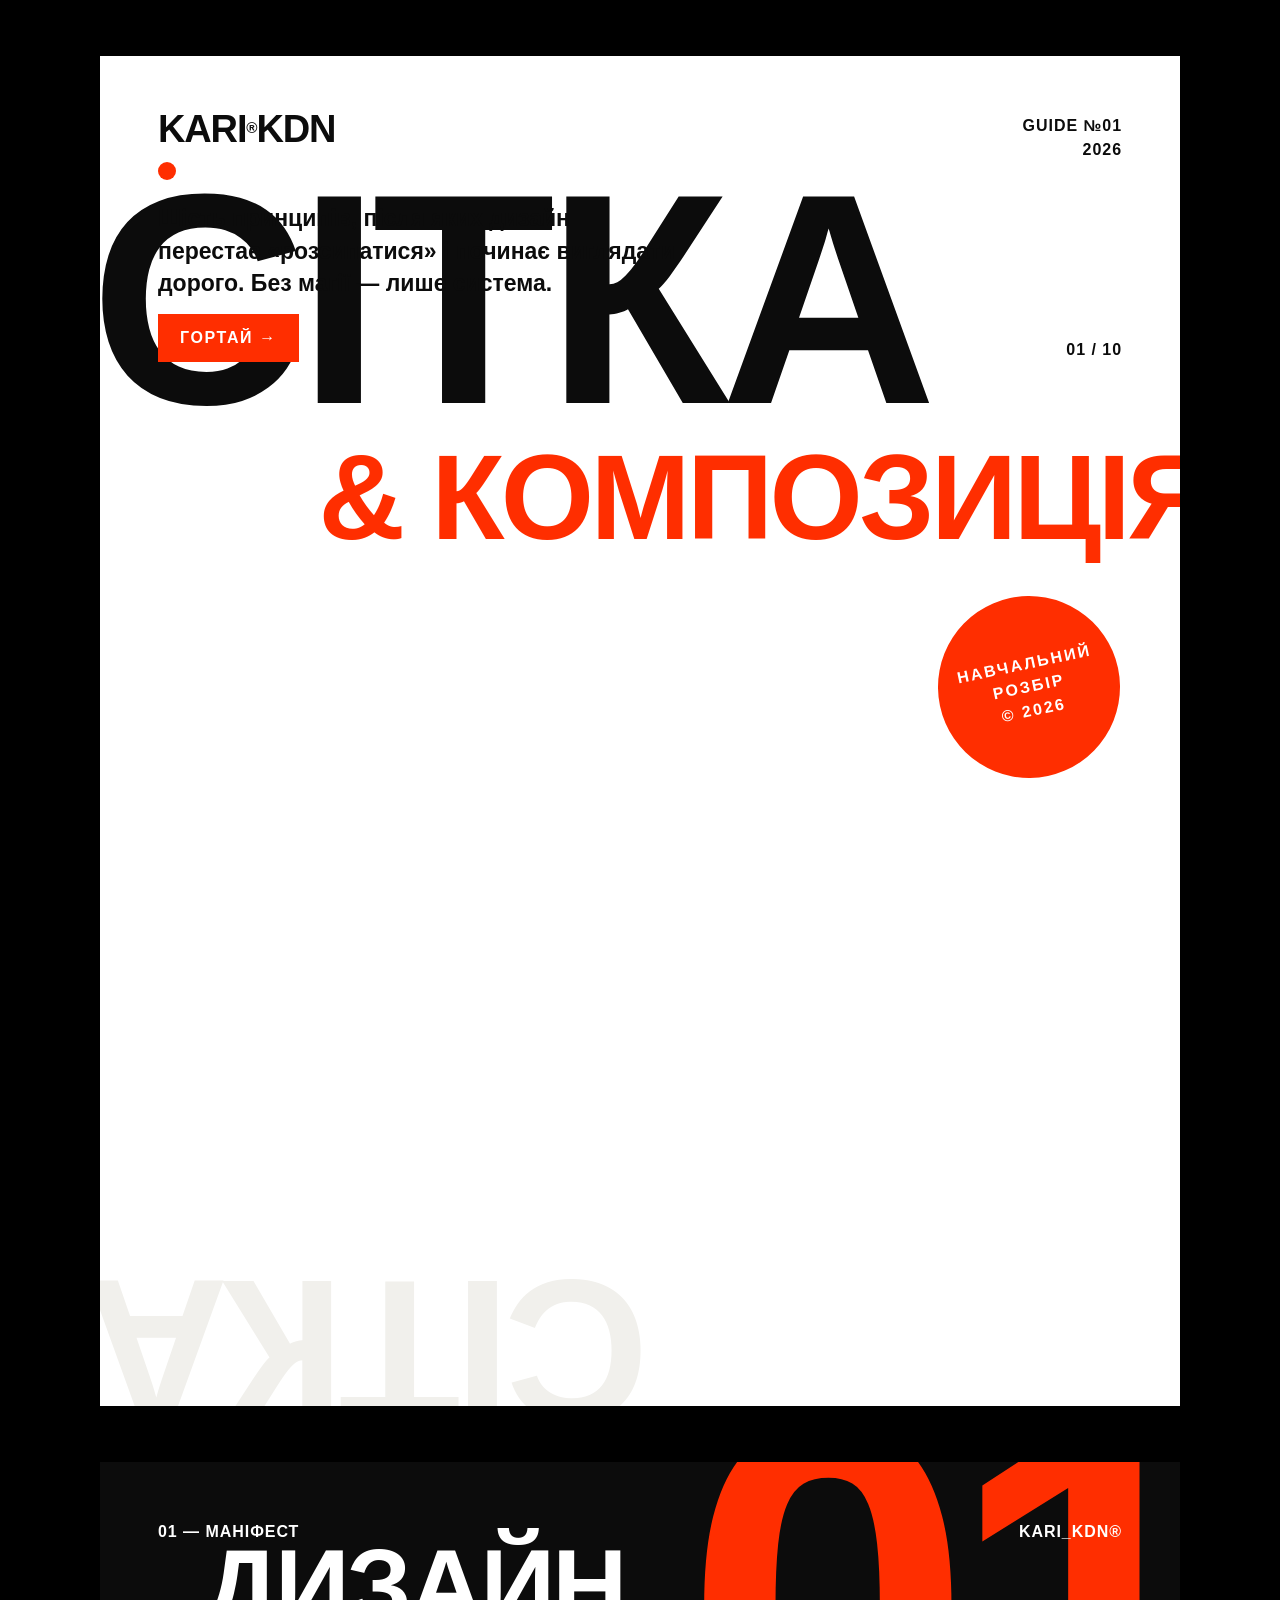
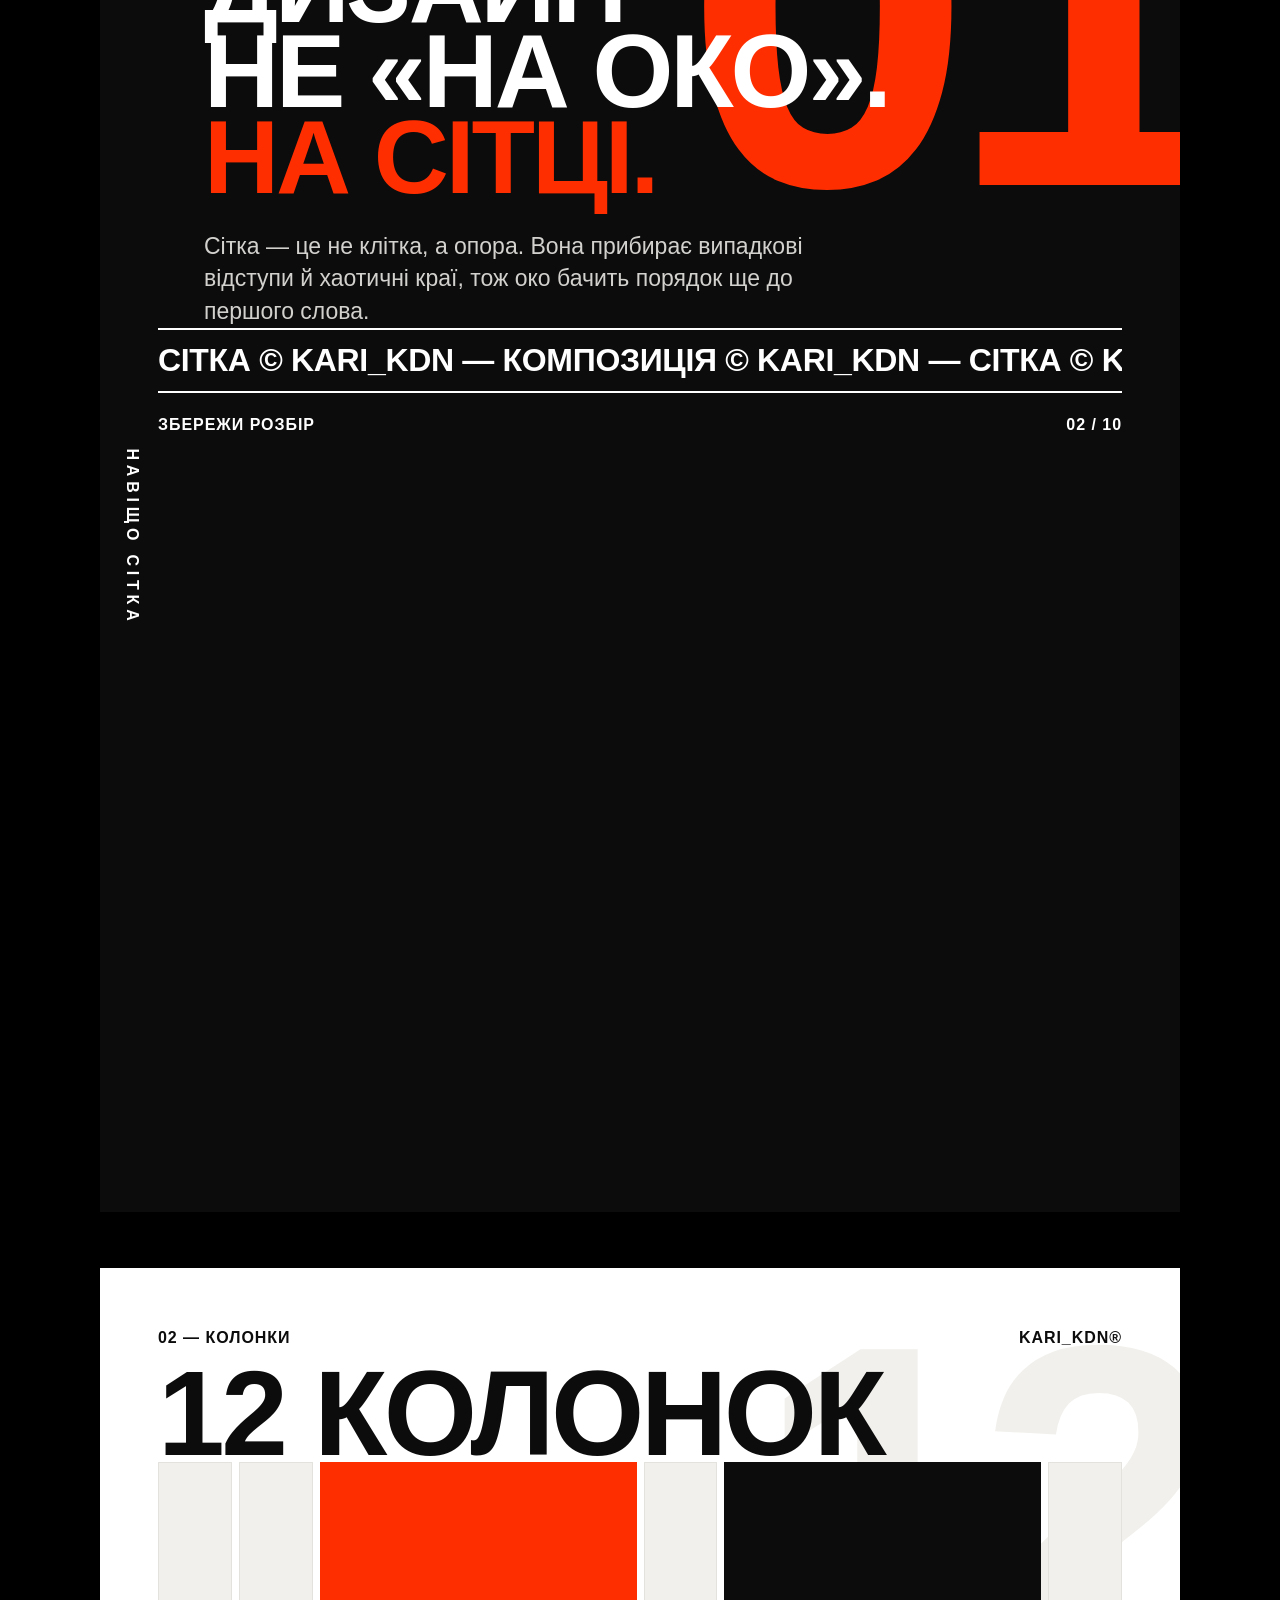
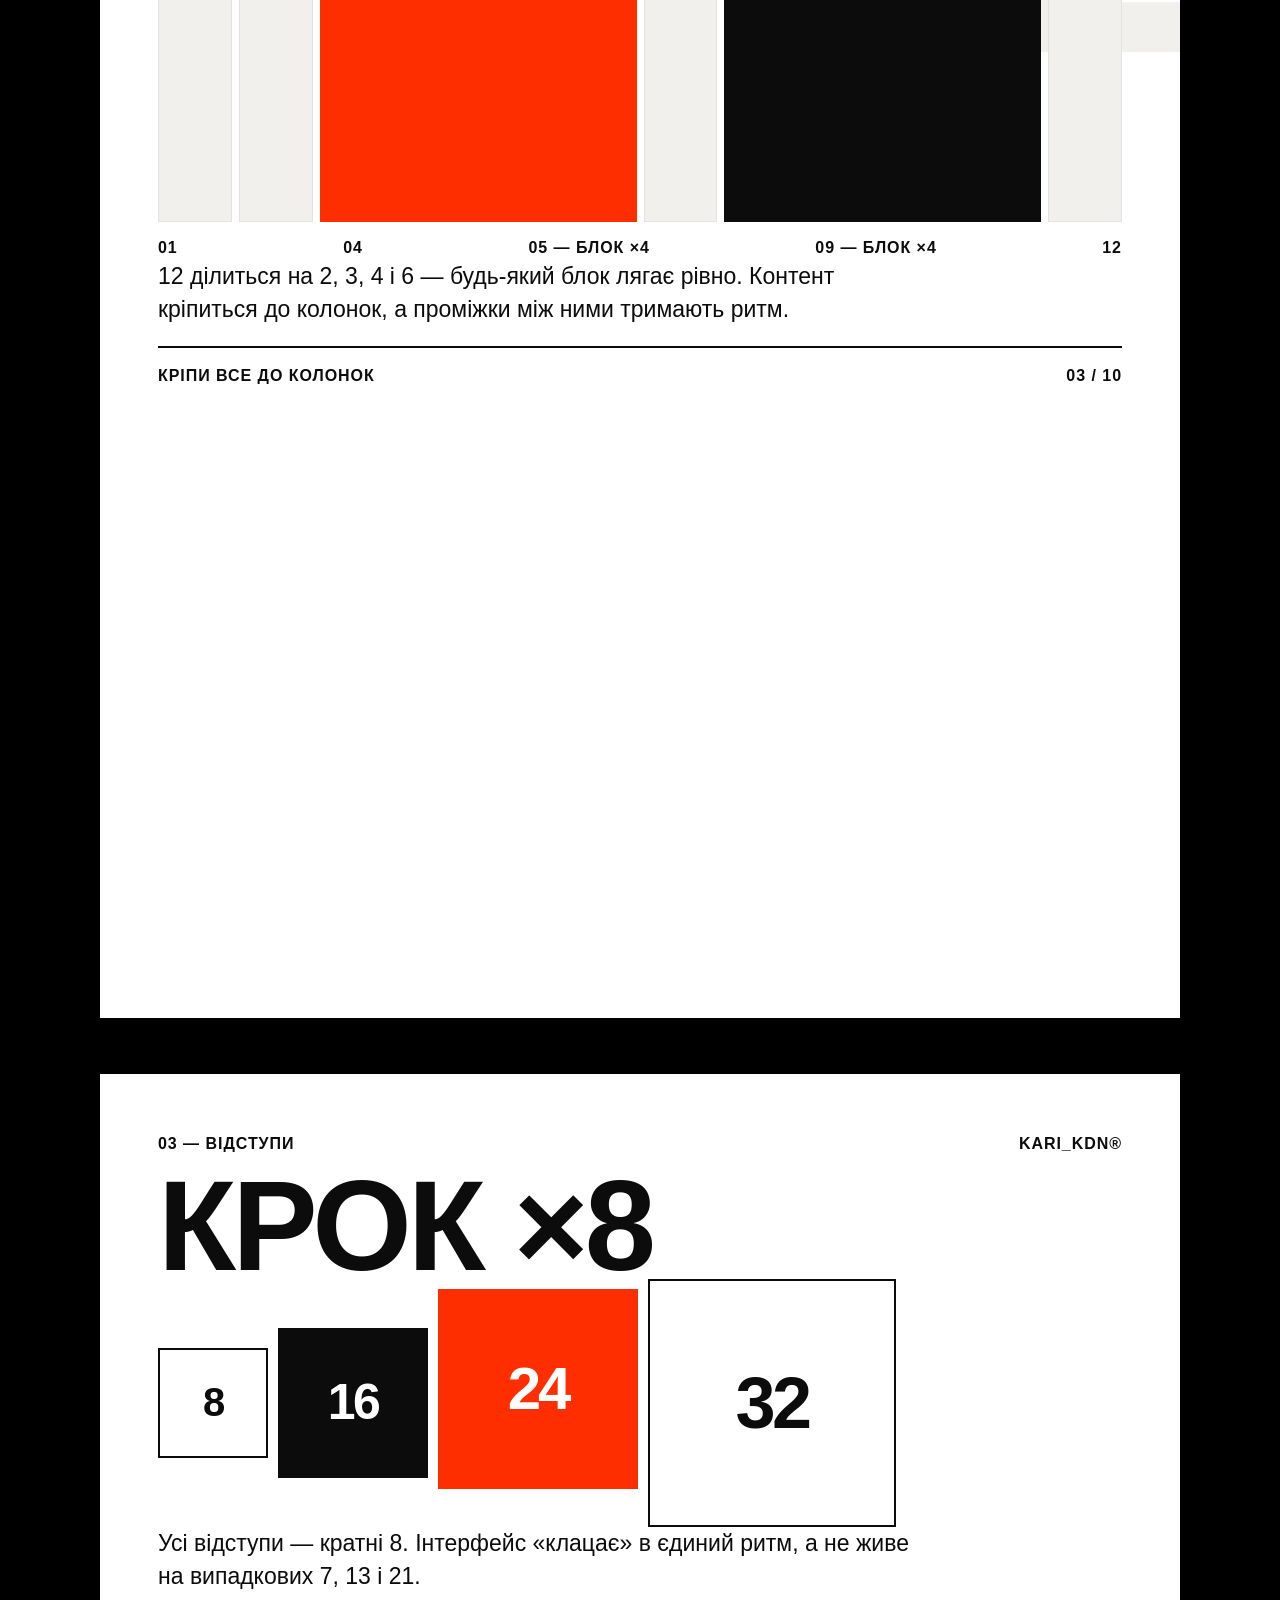
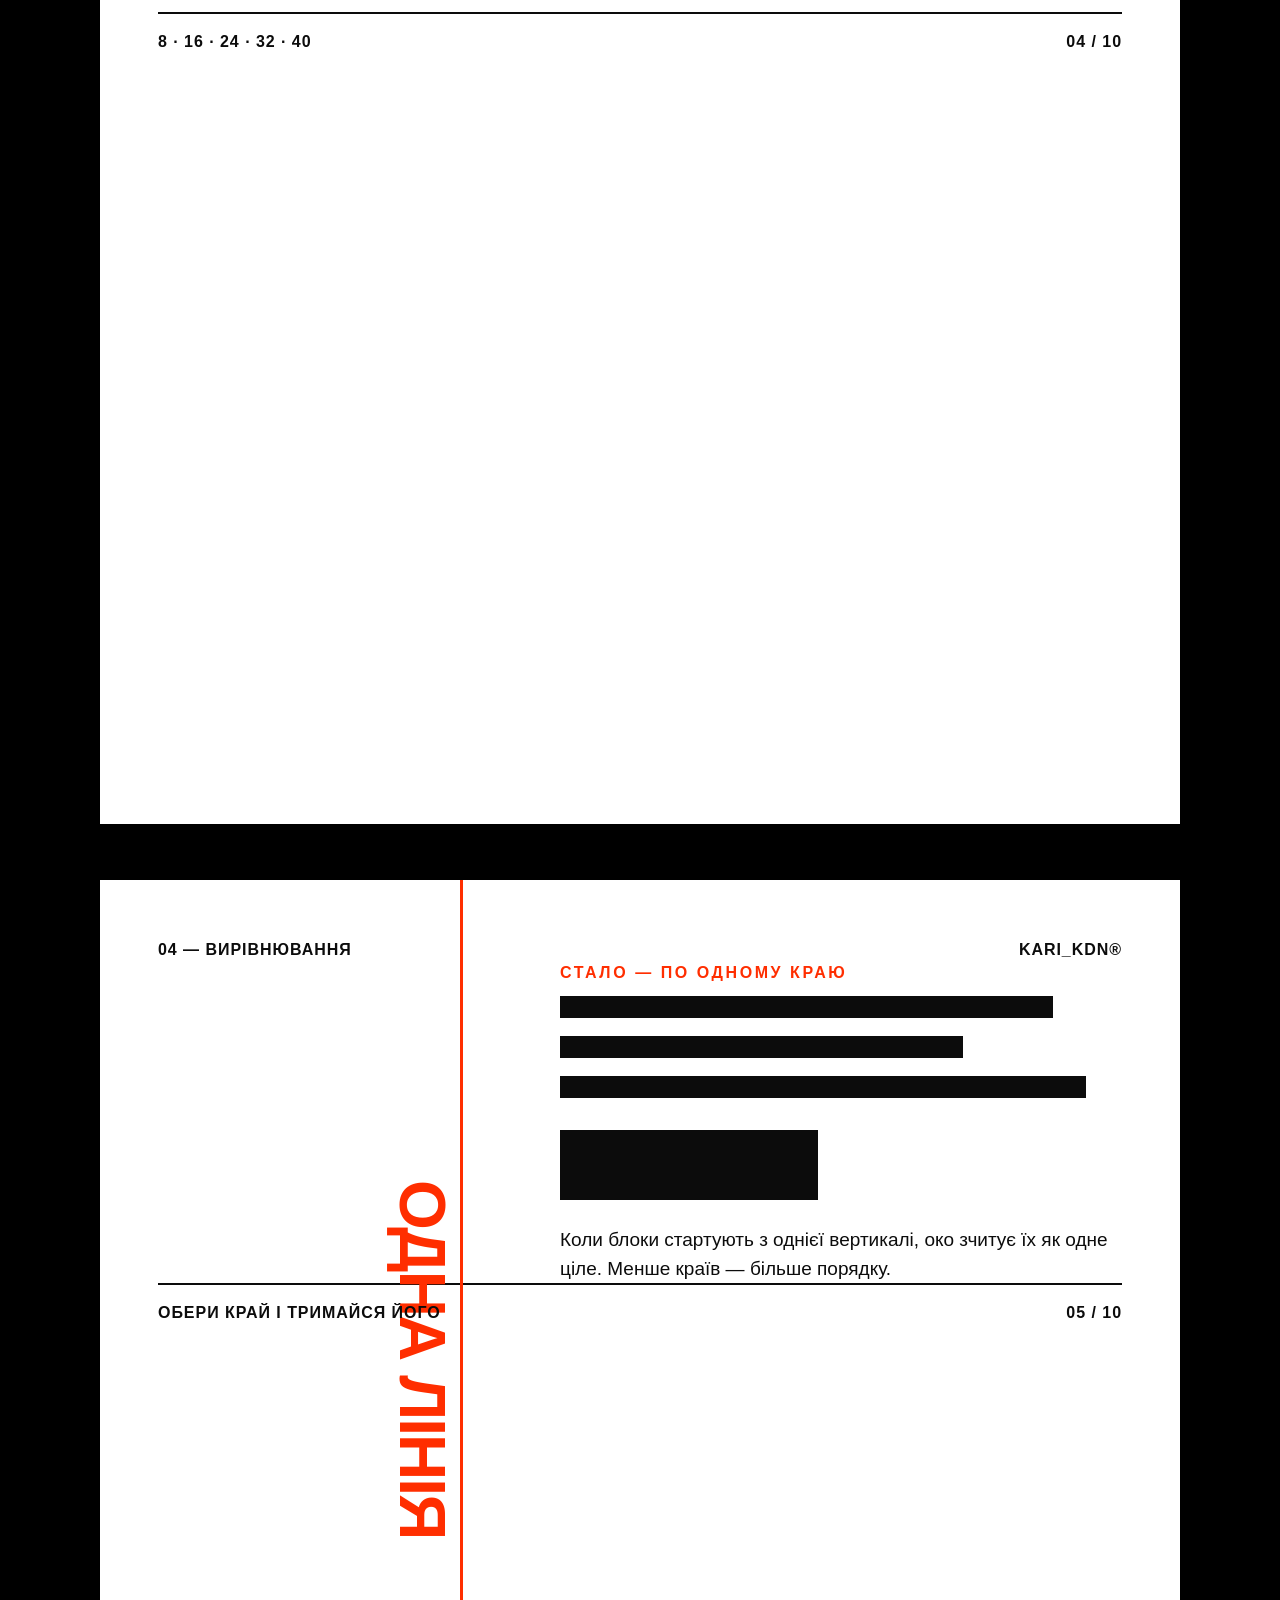
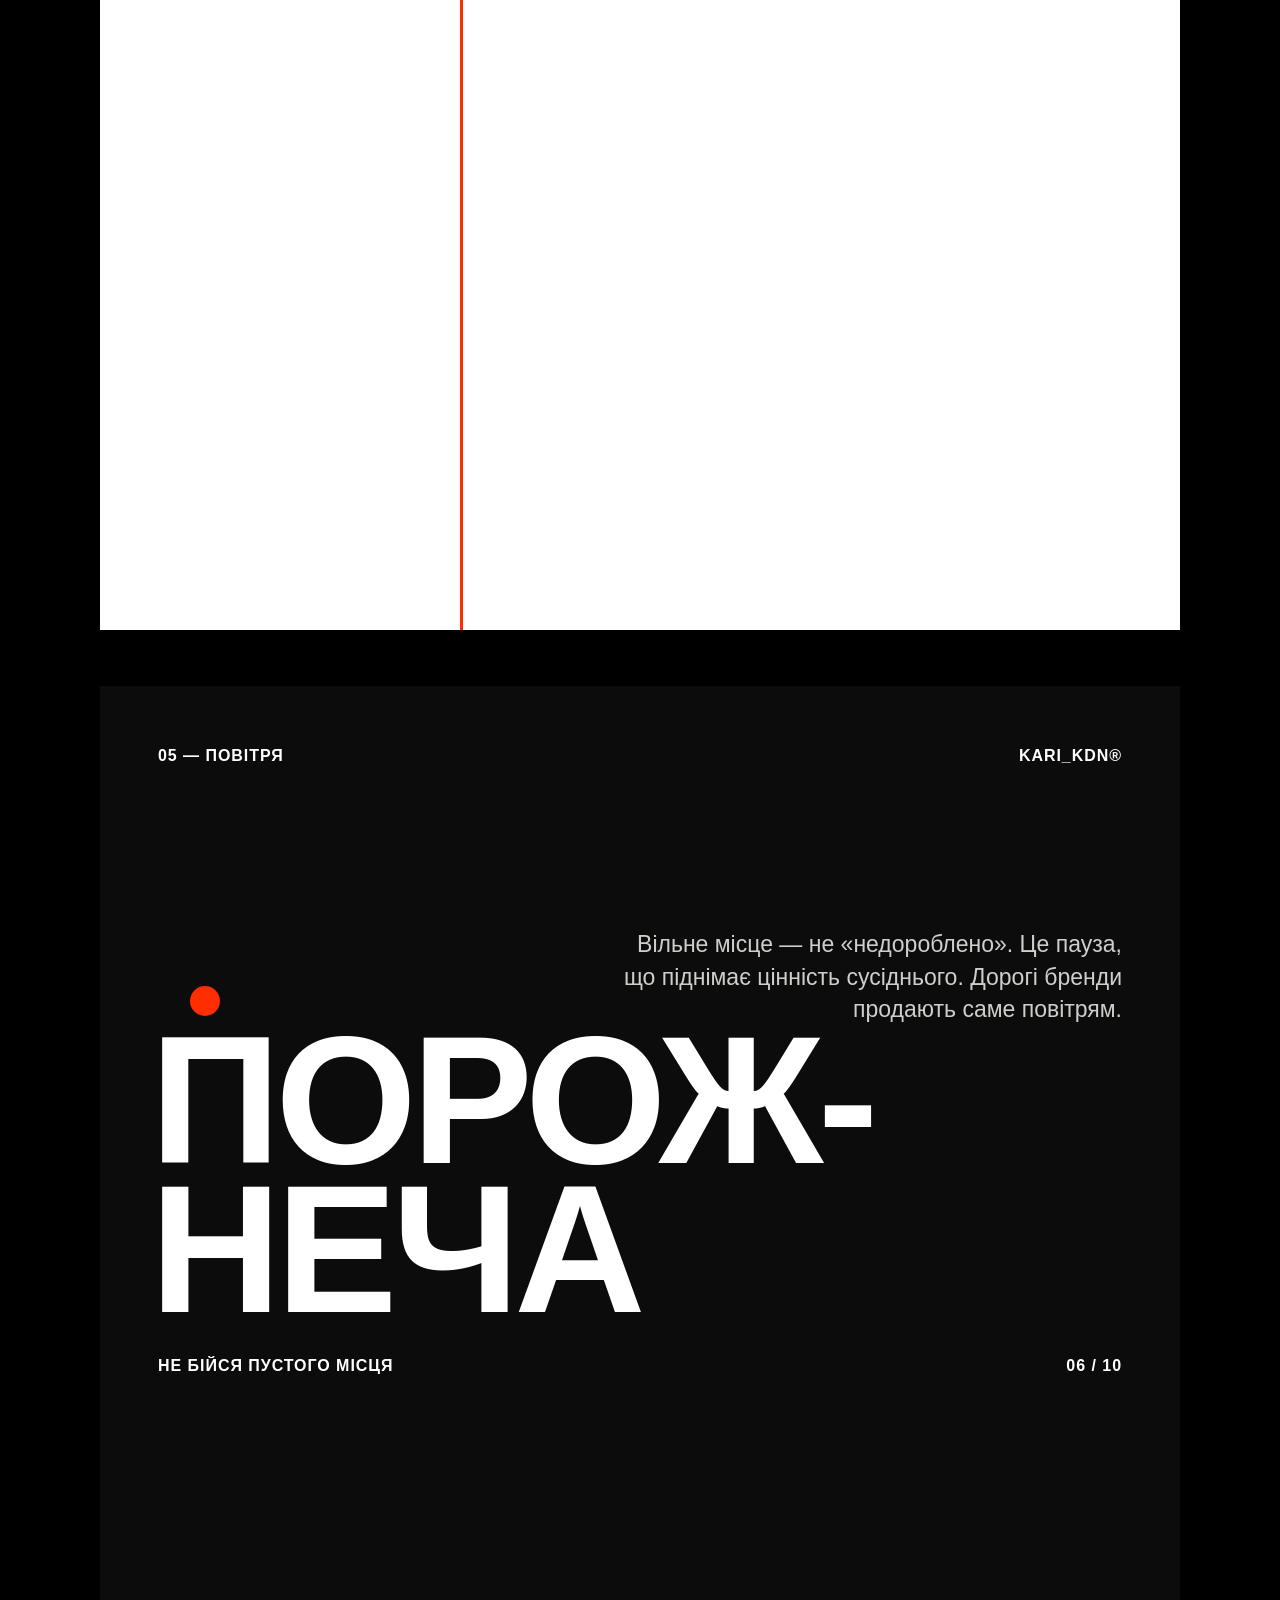
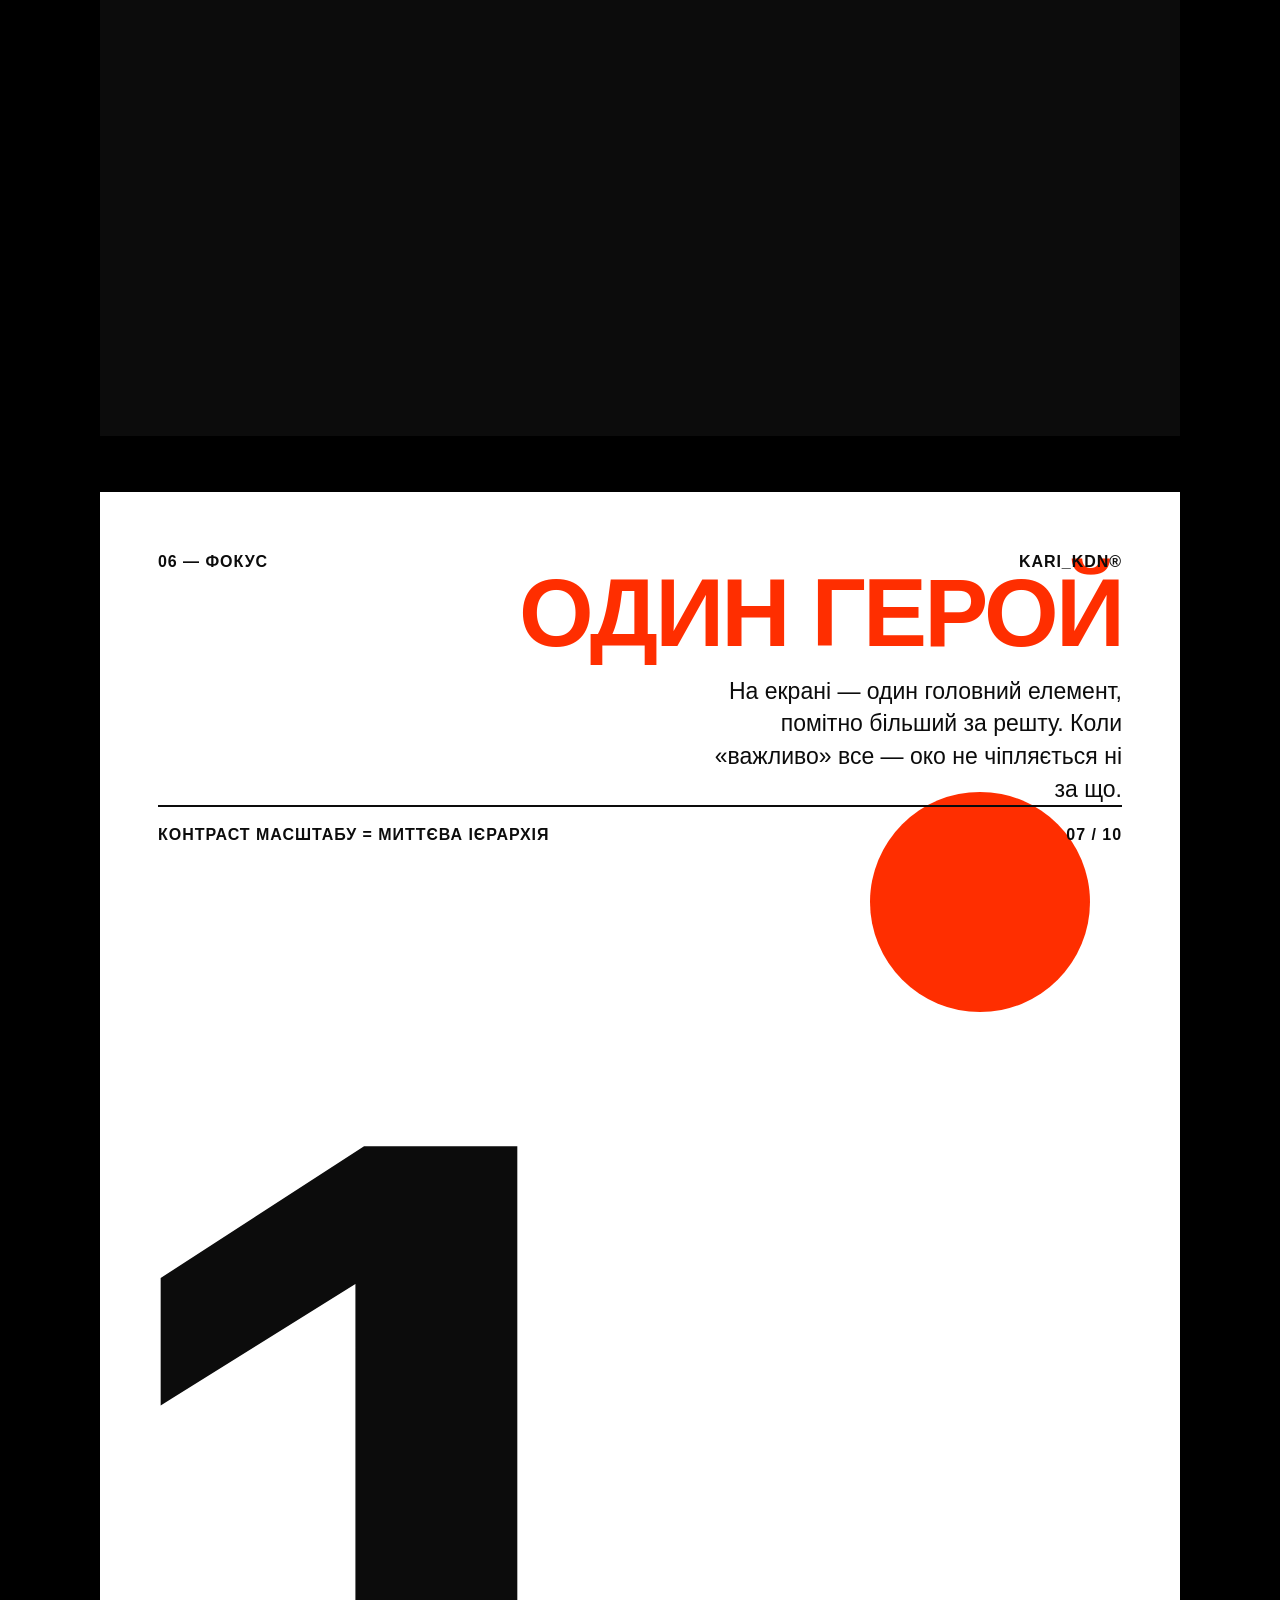
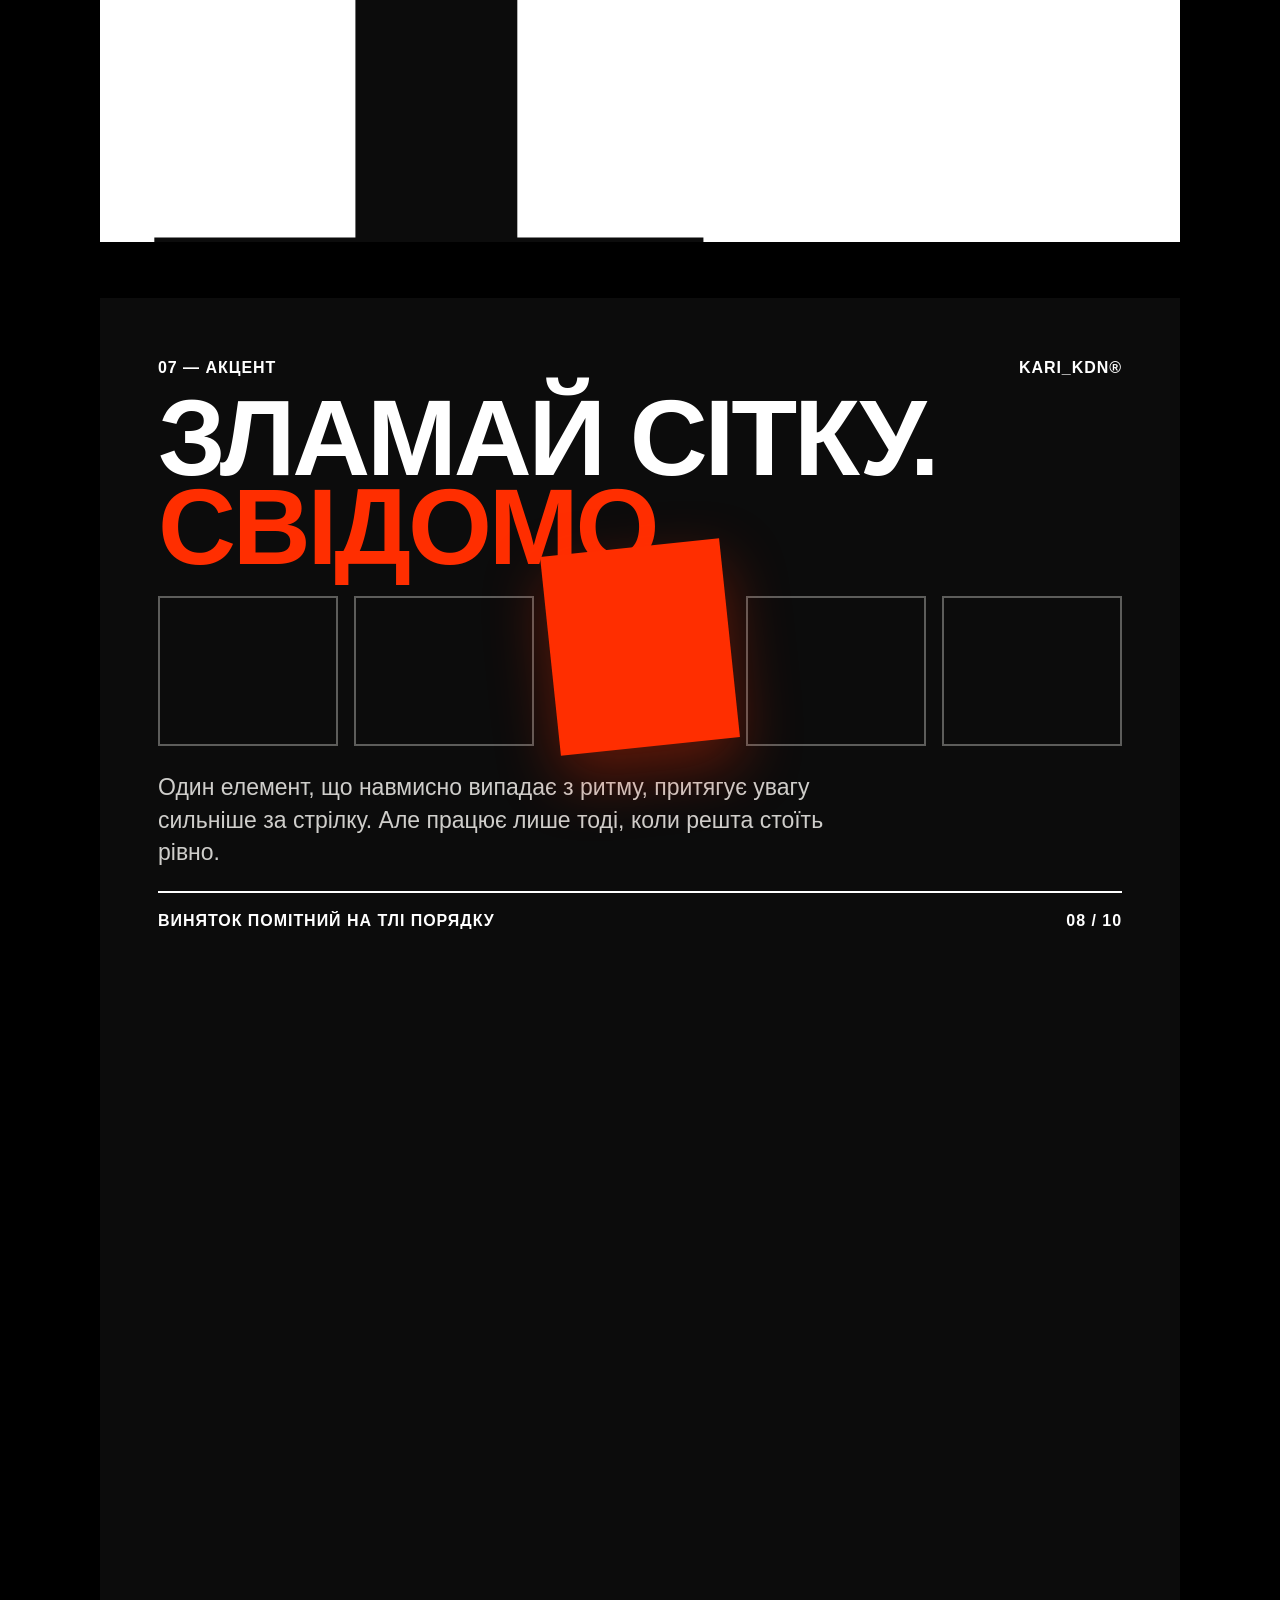
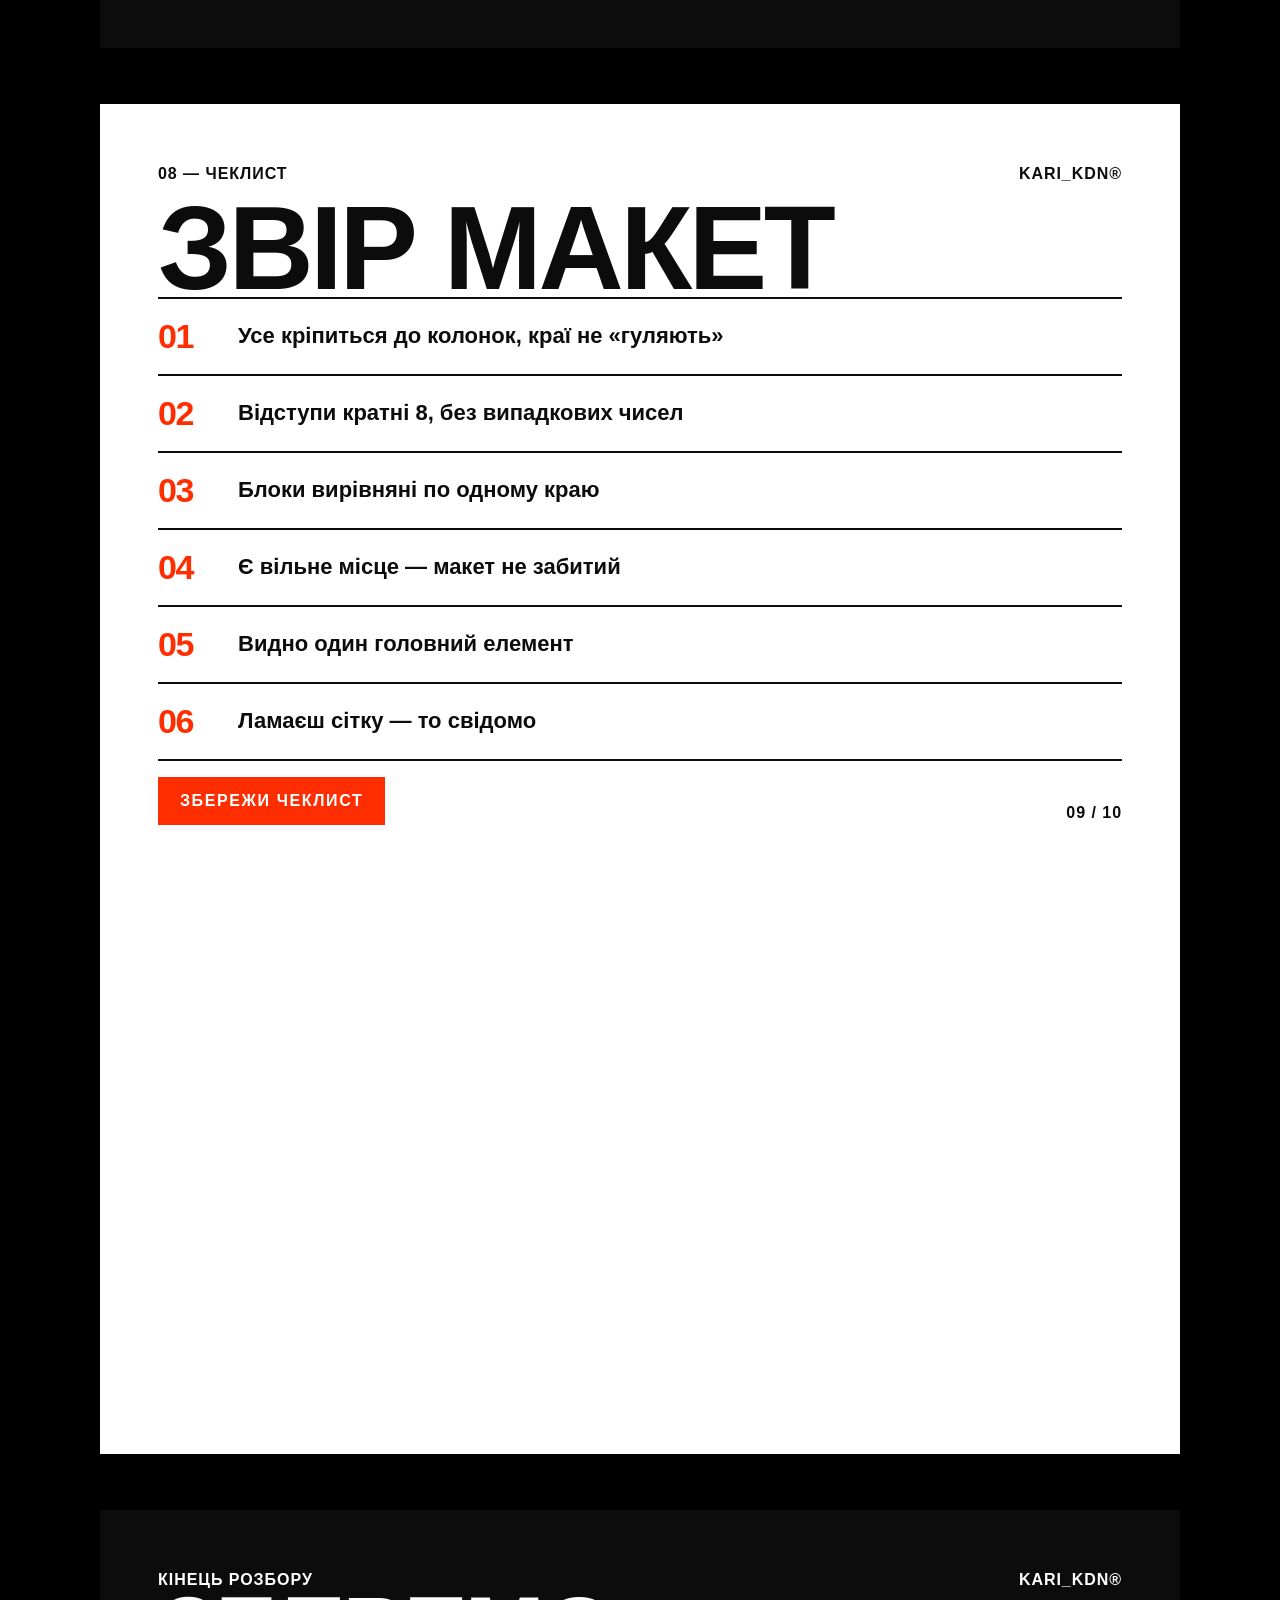
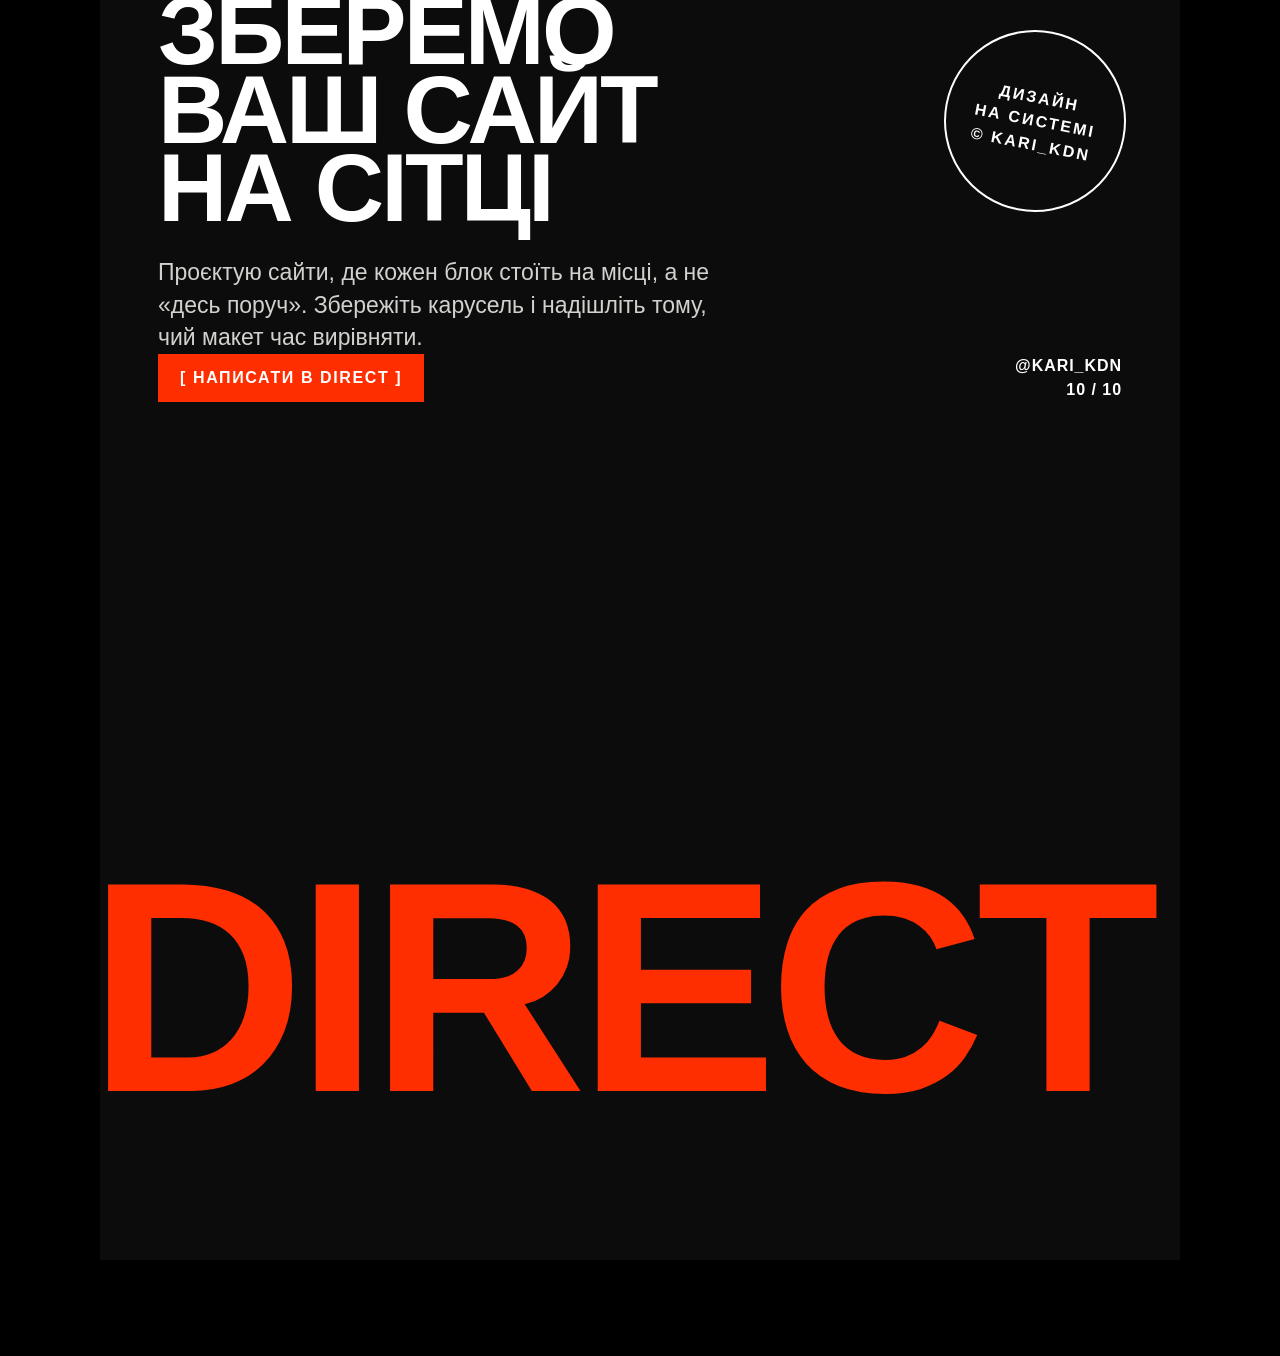
==== karusel-grid/index.html @ 1bbec7d1 "update: оновлення сайту" ====
<!DOCTYPE html>
<html lang="uk">
<head>
<meta charset="UTF-8">
<meta name="viewport" content="width=device-width, initial-scale=1.0">
<title>Сітка & Композиція — навчальна карусель</title>
<!--
  ЗОБРАЖЕННЯ: блоки .img — заглушки. Заміни background на
  background-image:url('фото.jpg'); filter:grayscale(1) лишай для ч/б.
  АКЦЕНТ: змінна --flash (сигнальний червоний). Хочеш інший — зміни 1 рядок.
  Увесь текст >= 16px.
-->
<style>
  :root{
    --ink:#0c0c0c;
    --paper:#ffffff;
    --paper-2:#f1f0ec;
    --grey:#d7d6d1;
    --flash:#ff2e00;
    --grotesk:"Helvetica Neue","Helvetica","Arial","Segoe UI",sans-serif;
  }
  *{margin:0;padding:0;box-sizing:border-box}
  html,body{background:#000}
  body{display:flex;flex-direction:column;align-items:center;gap:56px;padding:56px 0 96px}

  .slide{
    position:relative;width:1080px;height:1350px;overflow:hidden;
    font-family:var(--grotesk);padding:58px 58px 52px;display:flex;flex-direction:column;
  }
  .wt{background:var(--paper);color:var(--ink)}
  .bk{background:var(--ink);color:var(--paper)}
  .fl{background:var(--flash);color:var(--ink)}

  .huge{font-weight:800;text-transform:uppercase;line-height:.82;letter-spacing:-.03em}
  .reg{font-size:.4em;vertical-align:.6em;font-weight:700}
  .mlabel{font-size:16px;letter-spacing:.16em;text-transform:uppercase;font-weight:700;line-height:1.4}
  .meta{font-size:16px;letter-spacing:.06em;text-transform:uppercase;font-weight:700;line-height:1.5}
  .body{font-size:19px;line-height:1.5}
  .body-lg{font-size:23px;line-height:1.42}

  .top{display:flex;justify-content:space-between;align-items:flex-start;flex:0 0 auto;position:relative;z-index:5}
  .foot{display:flex;justify-content:space-between;align-items:flex-end;flex:0 0 auto;position:relative;z-index:5}
  .rule{border:none;border-top:2px solid currentColor;width:100%}

  .numbox{display:inline-flex;align-items:center;justify-content:center;font-weight:800;line-height:.78;letter-spacing:-.05em}

  .btn{display:inline-flex;align-items:center;gap:10px;border:2px solid currentColor;
    padding:13px 20px;font-size:16px;font-weight:700;letter-spacing:.1em;text-transform:uppercase}
  .btn-fl{background:var(--flash);color:#fff;border-color:var(--flash)}

  .marquee{overflow:hidden;white-space:nowrap;border-top:2px solid currentColor;border-bottom:2px solid currentColor;padding:12px 0}
  .marquee span{font-size:32px;font-weight:800;text-transform:uppercase;letter-spacing:-.01em}

  .img{background:linear-gradient(135deg,#cdccc7,#e6e5e1 60%,#d2d1cc);filter:grayscale(1);position:relative;overflow:hidden}
  .img .tag{position:absolute;left:12px;bottom:10px;font-size:16px;font-weight:700;letter-spacing:.08em;text-transform:uppercase;color:rgba(12,12,12,.5)}

  .stamp{width:182px;height:182px;border-radius:50%;display:grid;place-items:center;text-align:center;
    font-size:16px;font-weight:700;letter-spacing:.14em;text-transform:uppercase;line-height:1.45}
  .dot{border-radius:50%;background:var(--flash)}
  .flip{transform:rotate(180deg)}
  .vert{writing-mode:vertical-rl}

  .cols12{display:grid;grid-template-columns:repeat(12,1fr);gap:7px}
  .cols12 .c{background:var(--paper-2);border:1px solid #e3e2dd}
  .checkrow{display:flex;gap:18px;align-items:center;padding:18px 0;border-top:2px solid var(--ink)}
  .checkrow .n{flex:0 0 auto;font-weight:800;font-size:34px;width:62px;letter-spacing:-.04em}
  .checkrow p{font-size:22px;font-weight:600;line-height:1.18}
</style>
</head>
<body>

<!-- ===================== S1 — COVER ===================== -->
<section class="slide wt">
  <!-- мега-типографіка з виходом за край -->
  <h1 class="huge" style="position:absolute;top:120px;left:-10px;font-size:300px;color:var(--ink);z-index:1">Сітка</h1>
  <h1 class="huge" style="position:absolute;top:392px;right:-30px;font-size:120px;color:var(--flash);z-index:2">&amp; композиція</h1>
  <h1 class="huge flip" style="position:absolute;bottom:-26px;left:-10px;font-size:200px;color:var(--paper-2);z-index:0">Сітка</h1>

  <!-- круговий штамп -->
  <div class="stamp" style="position:absolute;top:540px;right:60px;background:var(--flash);color:#fff;transform:rotate(-12deg);z-index:4">Навчальний<br>розбір<br>© 2026</div>

  <div class="top">
    <div class="huge" style="font-size:38px">KARI<span class="reg">®</span>KDN</div>
    <div class="meta" style="text-align:right">GUIDE №01<br>2026</div>
  </div>

  <div class="grow"></div>

  <div style="position:relative;z-index:5;max-width:520px;margin-bottom:14px">
    <div class="dot" style="width:18px;height:18px;display:inline-block;margin-bottom:18px"></div>
    <p class="body-lg" style="font-weight:600">Шість принципів, після яких дизайн перестає «розсипатися» і починає виглядати дорого. Без магії — лише система.</p>
  </div>

  <div class="foot">
    <span class="btn btn-fl">Гортай &#8594;</span>
    <div class="meta" style="text-align:right">01 / 10</div>
  </div>
</section>

<!-- ===================== S2 — MANIFESTO ===================== -->
<section class="slide bk">
  <div class="numbox" style="position:absolute;top:-60px;right:-30px;font-size:520px;color:var(--flash);z-index:0">01</div>
  <div class="vert meta" style="position:absolute;left:20px;top:50%;transform:translateY(-50%);letter-spacing:.3em">Навіщо сітка</div>

  <div class="top">
    <div class="meta">01 — Маніфест</div>
    <div class="meta" style="text-align:right">KARI_KDN®</div>
  </div>

  <div class="grow" style="display:flex;flex-direction:column;justify-content:center;padding-left:46px;position:relative;z-index:3">
    <h2 class="huge" style="font-size:104px">Дизайн<br>не «на&nbsp;око».<br><span style="color:var(--flash)">На сітці.</span></h2>
    <p class="body-lg" style="max-width:600px;margin-top:30px;color:#d2d1ce">
      Сітка — це не клітка, а опора. Вона прибирає випадкові відступи й хаотичні краї, тож око бачить порядок ще до першого слова.
    </p>
  </div>

  <div class="marquee"><span>СІТКА © KARI_KDN &mdash; КОМПОЗИЦІЯ © KARI_KDN &mdash; СІТКА © KARI_KDN &mdash;</span></div>
  <div class="foot" style="margin-top:20px">
    <div class="meta">Збережи розбір</div>
    <div class="meta" style="text-align:right">02 / 10</div>
  </div>
</section>

<!-- ===================== S3 — 12 КОЛОНОК ===================== -->
<section class="slide wt">
  <div class="numbox" style="position:absolute;top:60px;right:-20px;font-size:440px;color:var(--paper-2);z-index:0">12</div>

  <div class="top">
    <div class="meta">02 — Колонки</div>
    <div class="meta" style="text-align:right">KARI_KDN®</div>
  </div>

  <div style="position:relative;z-index:3;margin-top:14px">
    <h2 class="huge" style="font-size:120px">12 колонок</h2>
  </div>

  <!-- повноекранна колонкова сітка з червоним спаном -->
  <div class="grow" style="position:relative;z-index:3;display:flex;flex-direction:column;justify-content:center">
    <div class="cols12" style="height:360px">
      <div class="c"></div><div class="c"></div>
      <div style="background:var(--flash);grid-column:span 4"></div>
      <div class="c"></div>
      <div style="background:var(--ink);grid-column:span 4"></div>
      <div class="c"></div>
    </div>
    <div class="meta" style="display:flex;justify-content:space-between;margin-top:14px">
      <span>01</span><span>04</span><span>05 — БЛОК ×4</span><span>09 — БЛОК ×4</span><span>12</span>
    </div>
  </div>

  <p class="body-lg" style="position:relative;z-index:3;max-width:760px">12 ділиться на 2, 3, 4 і 6 — будь-який блок лягає рівно. Контент кріпиться до колонок, а проміжки між ними тримають ритм.</p>

  <div class="rule" style="margin-top:20px"></div>
  <div class="foot" style="margin-top:16px">
    <div class="meta">Кріпи все до колонок</div>
    <div class="meta" style="text-align:right">03 / 10</div>
  </div>
</section>

<!-- ===================== S4 — КРОК ×8 ===================== -->
<section class="slide wt">
  <div class="top">
    <div class="meta">03 — Відступи</div>
    <div class="meta" style="text-align:right">KARI_KDN®</div>
  </div>

  <div style="margin-top:18px">
    <h2 class="huge" style="font-size:128px">Крок &times;8</h2>
  </div>

  <!-- зростаючі бокси внахлест, один червоний -->
  <div class="grow" style="display:flex;align-items:center;gap:20px">
    <div class="numbox" style="width:110px;height:110px;font-size:40px;border:2px solid var(--ink)">8</div>
    <div class="numbox" style="width:150px;height:150px;font-size:50px;background:var(--ink);color:#fff;margin-left:-10px">16</div>
    <div class="numbox" style="width:200px;height:200px;font-size:60px;background:var(--flash);color:#fff;margin-left:-10px;transform:translateY(-14px)">24</div>
    <div class="numbox" style="width:248px;height:248px;font-size:72px;border:2px solid var(--ink);margin-left:-10px">32</div>
  </div>

  <p class="body-lg" style="max-width:760px">Усі відступи — кратні 8. Інтерфейс «клацає» в єдиний ритм, а не живе на випадкових 7, 13 і 21.</p>

  <div class="rule" style="margin-top:20px"></div>
  <div class="foot" style="margin-top:16px">
    <div class="meta">8 · 16 · 24 · 32 · 40</div>
    <div class="meta" style="text-align:right">04 / 10</div>
  </div>
</section>

<!-- ===================== S5 — ВИРІВНЮВАННЯ ===================== -->
<section class="slide wt">
  <!-- червона напрямна через увесь слайд -->
  <div style="position:absolute;left:360px;top:0;bottom:0;width:3px;background:var(--flash);z-index:1"></div>
  <div class="vert huge" style="position:absolute;left:296px;top:300px;font-size:64px;color:var(--flash);z-index:2">Одна лінія</div>

  <div class="top">
    <div class="meta">04 — Вирівнювання</div>
    <div class="meta" style="text-align:right">KARI_KDN®</div>
  </div>

  <div class="grow" style="display:flex;align-items:center">
    <div style="margin-left:402px;width:100%;max-width:560px">
      <div class="mlabel" style="margin-bottom:12px;color:var(--flash)">Стало — по одному краю</div>
      <div style="display:flex;flex-direction:column;gap:18px">
        <div style="height:22px;background:var(--ink);width:88%"></div>
        <div style="height:22px;background:var(--ink);width:72%"></div>
        <div style="height:22px;background:var(--ink);width:94%"></div>
        <div style="height:70px;background:var(--ink);width:46%;margin-top:14px"></div>
      </div>
      <p class="body" style="margin-top:26px">Коли блоки стартують з однієї вертикалі, око зчитує їх як одне ціле. Менше країв — більше порядку.</p>
    </div>
  </div>

  <div class="rule"></div>
  <div class="foot" style="margin-top:16px">
    <div class="meta">Обери край і тримайся його</div>
    <div class="meta" style="text-align:right">05 / 10</div>
  </div>
</section>

<!-- ===================== S6 — ПОВІТРЯ ===================== -->
<section class="slide bk">
  <div class="top">
    <div class="meta">05 — Повітря</div>
    <div class="meta" style="text-align:right">KARI_KDN®</div>
  </div>

  <!-- одинокий акцент у порожнечі -->
  <div class="dot" style="width:30px;height:30px;position:absolute;top:300px;left:90px"></div>

  <div class="grow" style="display:flex;flex-direction:column;justify-content:flex-end">
    <p class="body-lg" style="max-width:520px;margin-bottom:auto;margin-top:160px;color:#cfcecb;align-self:flex-end;text-align:right">
      Вільне місце — не «недороблено». Це пауза, що піднімає цінність сусіднього. Дорогі бренди продають саме повітрям.
    </p>
    <h2 class="huge" style="font-size:182px;margin-left:-8px">Порож&shy;неча</h2>
  </div>

  <div class="foot" style="margin-top:30px">
    <div class="meta">Не бійся пустого місця</div>
    <div class="meta" style="text-align:right">06 / 10</div>
  </div>
</section>

<!-- ===================== S7 — ФОКУС ===================== -->
<section class="slide wt">
  <!-- гігантська 1 як графіка -->
  <div class="numbox" style="position:absolute;bottom:-120px;left:-20px;font-size:1180px;color:var(--ink);z-index:0;line-height:.7">1</div>
  <div class="dot" style="width:220px;height:220px;position:absolute;top:300px;right:90px;z-index:1"></div>

  <div class="top">
    <div class="meta">06 — Фокус</div>
    <div class="meta" style="text-align:right">KARI_KDN®</div>
  </div>

  <div class="grow" style="position:relative;z-index:3;display:flex;flex-direction:column;justify-content:center;align-items:flex-end;text-align:right">
    <h2 class="huge" style="font-size:96px;color:var(--flash)">Один герой</h2>
    <p class="body-lg" style="max-width:420px;margin-top:22px">На екрані — один головний елемент, помітно більший за решту. Коли «важливо» все — око не чіпляється ні за що.</p>
  </div>

  <div class="rule" style="position:relative;z-index:3"></div>
  <div class="foot" style="margin-top:16px">
    <div class="meta">Контраст масштабу = миттєва ієрархія</div>
    <div class="meta" style="text-align:right">07 / 10</div>
  </div>
</section>

<!-- ===================== S8 — ЗЛАМАЙ СІТКУ ===================== -->
<section class="slide bk">
  <div class="top">
    <div class="meta">07 — Акцент</div>
    <div class="meta" style="text-align:right">KARI_KDN®</div>
  </div>

  <div style="margin-top:14px">
    <h2 class="huge" style="font-size:108px">Зламай сітку.<br><span style="color:var(--flash)">Свідомо.</span></h2>
  </div>

  <!-- рівні аутлайн-блоки + один червоний нахилений -->
  <div class="grow" style="display:flex;align-items:center">
    <div style="display:grid;grid-template-columns:repeat(5,1fr);gap:16px;width:100%;align-items:center">
      <div style="height:150px;border:2px solid rgba(243,242,238,.35)"></div>
      <div style="height:150px;border:2px solid rgba(243,242,238,.35)"></div>
      <div style="height:200px;background:var(--flash);transform:translateY(-24px) rotate(-6deg);box-shadow:0 24px 60px rgba(255,46,0,.35)"></div>
      <div style="height:150px;border:2px solid rgba(243,242,238,.35)"></div>
      <div style="height:150px;border:2px solid rgba(243,242,238,.35)"></div>
    </div>
  </div>

  <p class="body-lg" style="max-width:720px;color:#cfcecb">Один елемент, що навмисно випадає з ритму, притягує увагу сильніше за стрілку. Але працює лише тоді, коли решта стоїть рівно.</p>

  <div class="rule" style="margin-top:22px"></div>
  <div class="foot" style="margin-top:16px">
    <div class="meta">Виняток помітний на тлі порядку</div>
    <div class="meta" style="text-align:right">08 / 10</div>
  </div>
</section>

<!-- ===================== S9 — ЧЕКЛИСТ ===================== -->
<section class="slide wt">
  <div class="top">
    <div class="meta">08 — Чеклист</div>
    <div class="meta" style="text-align:right">KARI_KDN®</div>
  </div>

  <div style="margin-top:14px">
    <h2 class="huge" style="font-size:118px">Звір макет</h2>
  </div>

  <div class="grow" style="display:flex;flex-direction:column;justify-content:center">
    <div class="checkrow"><span class="n" style="color:var(--flash)">01</span><p>Усе кріпиться до <b>колонок</b>, краї не «гуляють»</p></div>
    <div class="checkrow"><span class="n" style="color:var(--flash)">02</span><p>Відступи <b>кратні 8</b>, без випадкових чисел</p></div>
    <div class="checkrow"><span class="n" style="color:var(--flash)">03</span><p>Блоки вирівняні по <b>одному краю</b></p></div>
    <div class="checkrow"><span class="n" style="color:var(--flash)">04</span><p>Є <b>вільне місце</b> — макет не забитий</p></div>
    <div class="checkrow"><span class="n" style="color:var(--flash)">05</span><p>Видно <b>один головний</b> елемент</p></div>
    <div class="checkrow" style="border-bottom:2px solid var(--ink)"><span class="n" style="color:var(--flash)">06</span><p>Ламаєш сітку — то <b>свідомо</b></p></div>
  </div>

  <div class="foot" style="margin-top:16px">
    <span class="btn btn-fl">Збережи чеклист</span>
    <div class="meta" style="text-align:right">09 / 10</div>
  </div>
</section>

<!-- ===================== S10 — CTA ===================== -->
<section class="slide bk">
  <h2 class="huge" style="position:absolute;bottom:150px;left:-12px;font-size:300px;color:var(--flash);z-index:0">Direct</h2>
  <div class="stamp" style="position:absolute;top:120px;right:54px;border:2px solid var(--paper);color:var(--paper);transform:rotate(11deg);z-index:3">Дизайн<br>на системі<br>© KARI_KDN</div>

  <div class="top">
    <div class="meta">Кінець розбору</div>
    <div class="meta" style="text-align:right">KARI_KDN®</div>
  </div>

  <div class="grow" style="display:flex;flex-direction:column;justify-content:center;position:relative;z-index:3">
    <h2 class="huge" style="font-size:96px">Зберемо<br>ваш сайт<br>на сітці</h2>
    <p class="body-lg" style="max-width:580px;margin-top:28px;color:#d2d1ce">
      Проєктую сайти, де кожен блок стоїть на місці, а не «десь поруч». Збережіть карусель і надішліть тому, чий макет час вирівняти.
    </p>
  </div>

  <div class="foot" style="position:relative;z-index:3">
    <span class="btn btn-fl">[ Написати в Direct ]</span>
    <div class="meta" style="text-align:right">@KARI_KDN<br>10 / 10</div>
  </div>
</section>

</body>
</html>
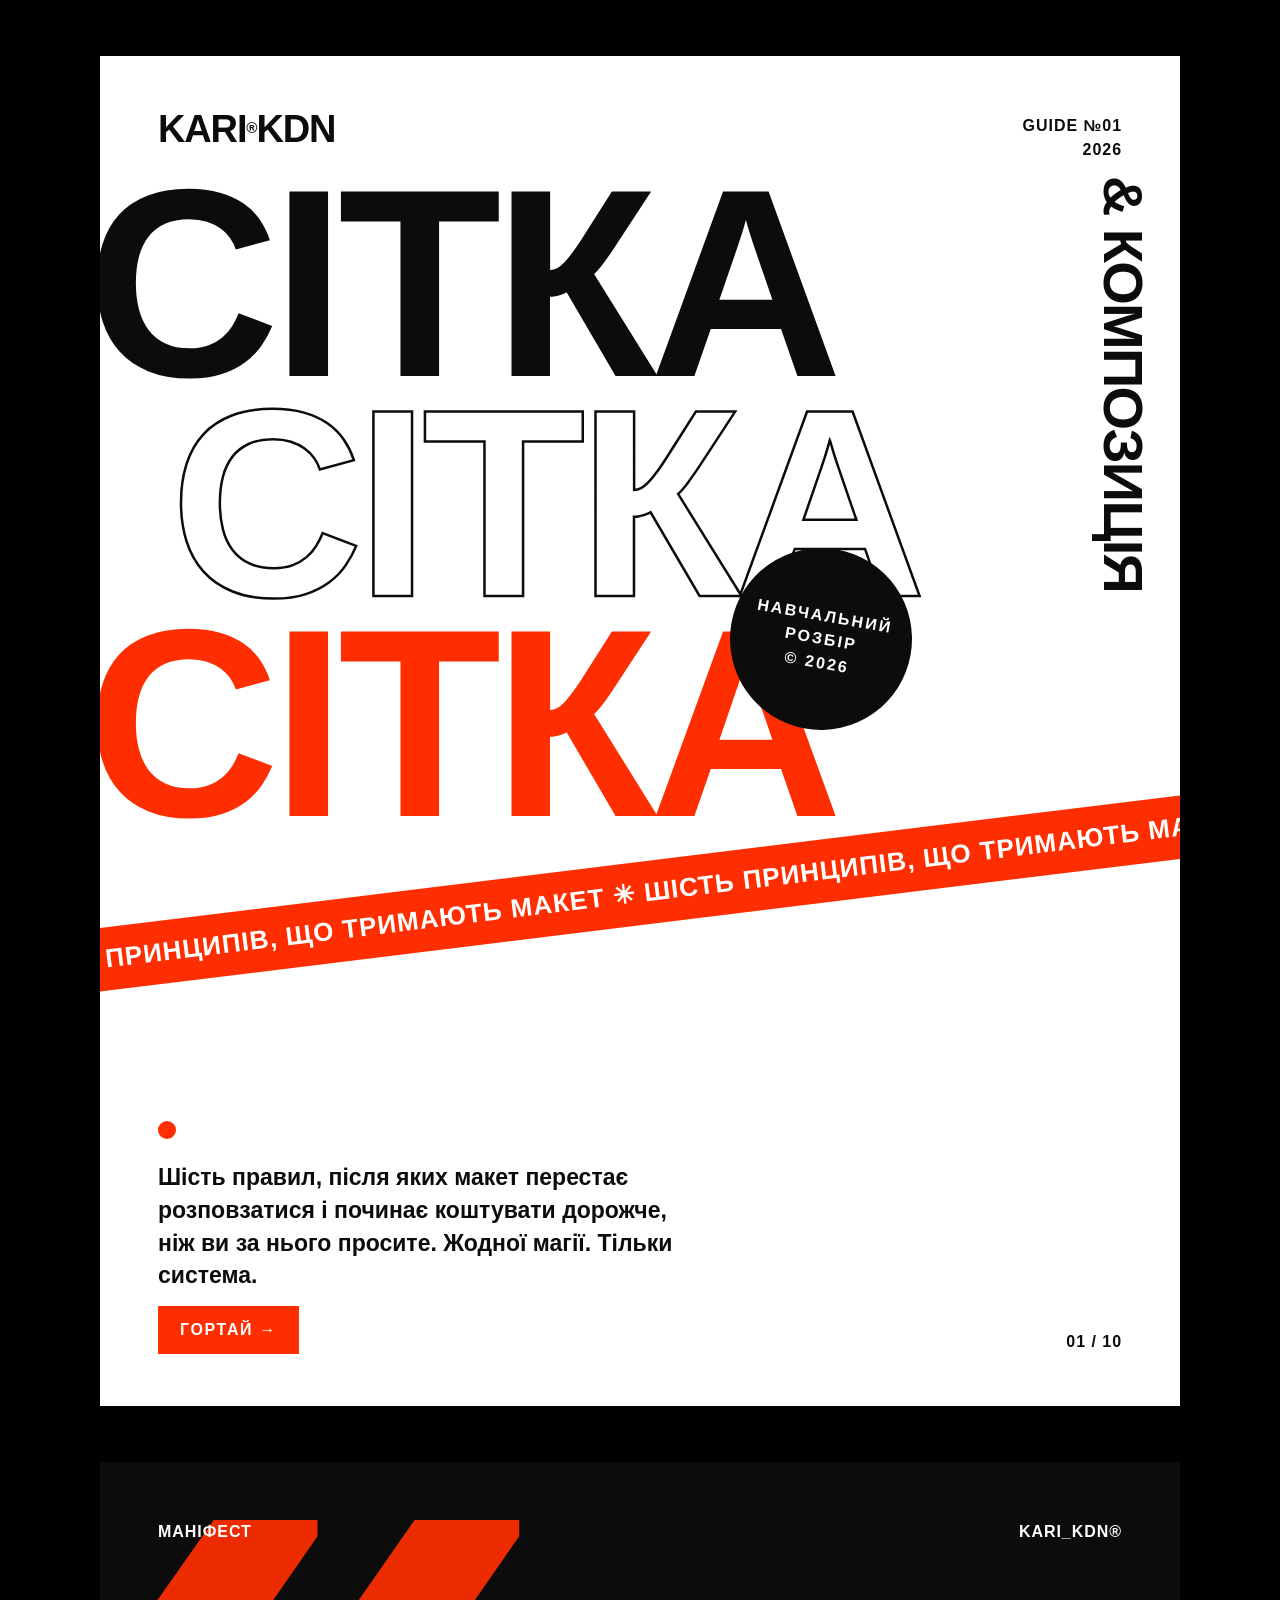
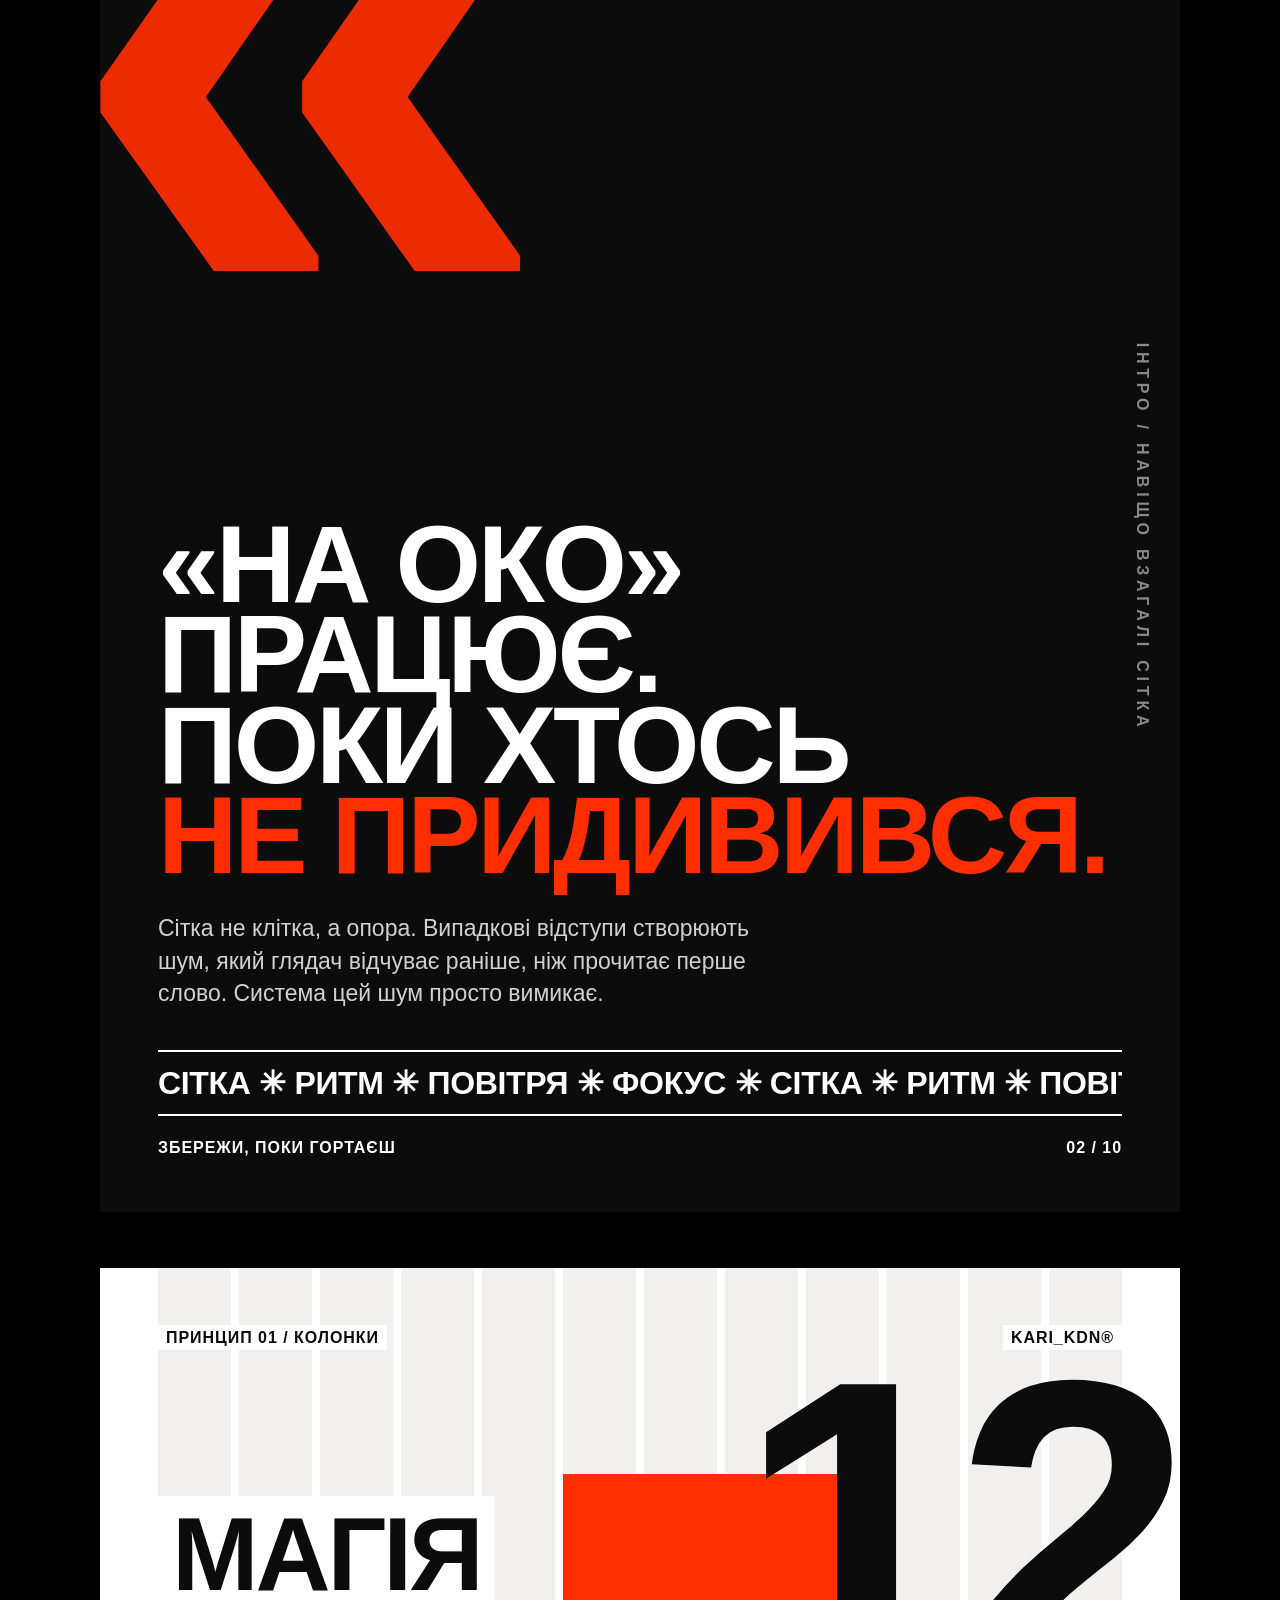
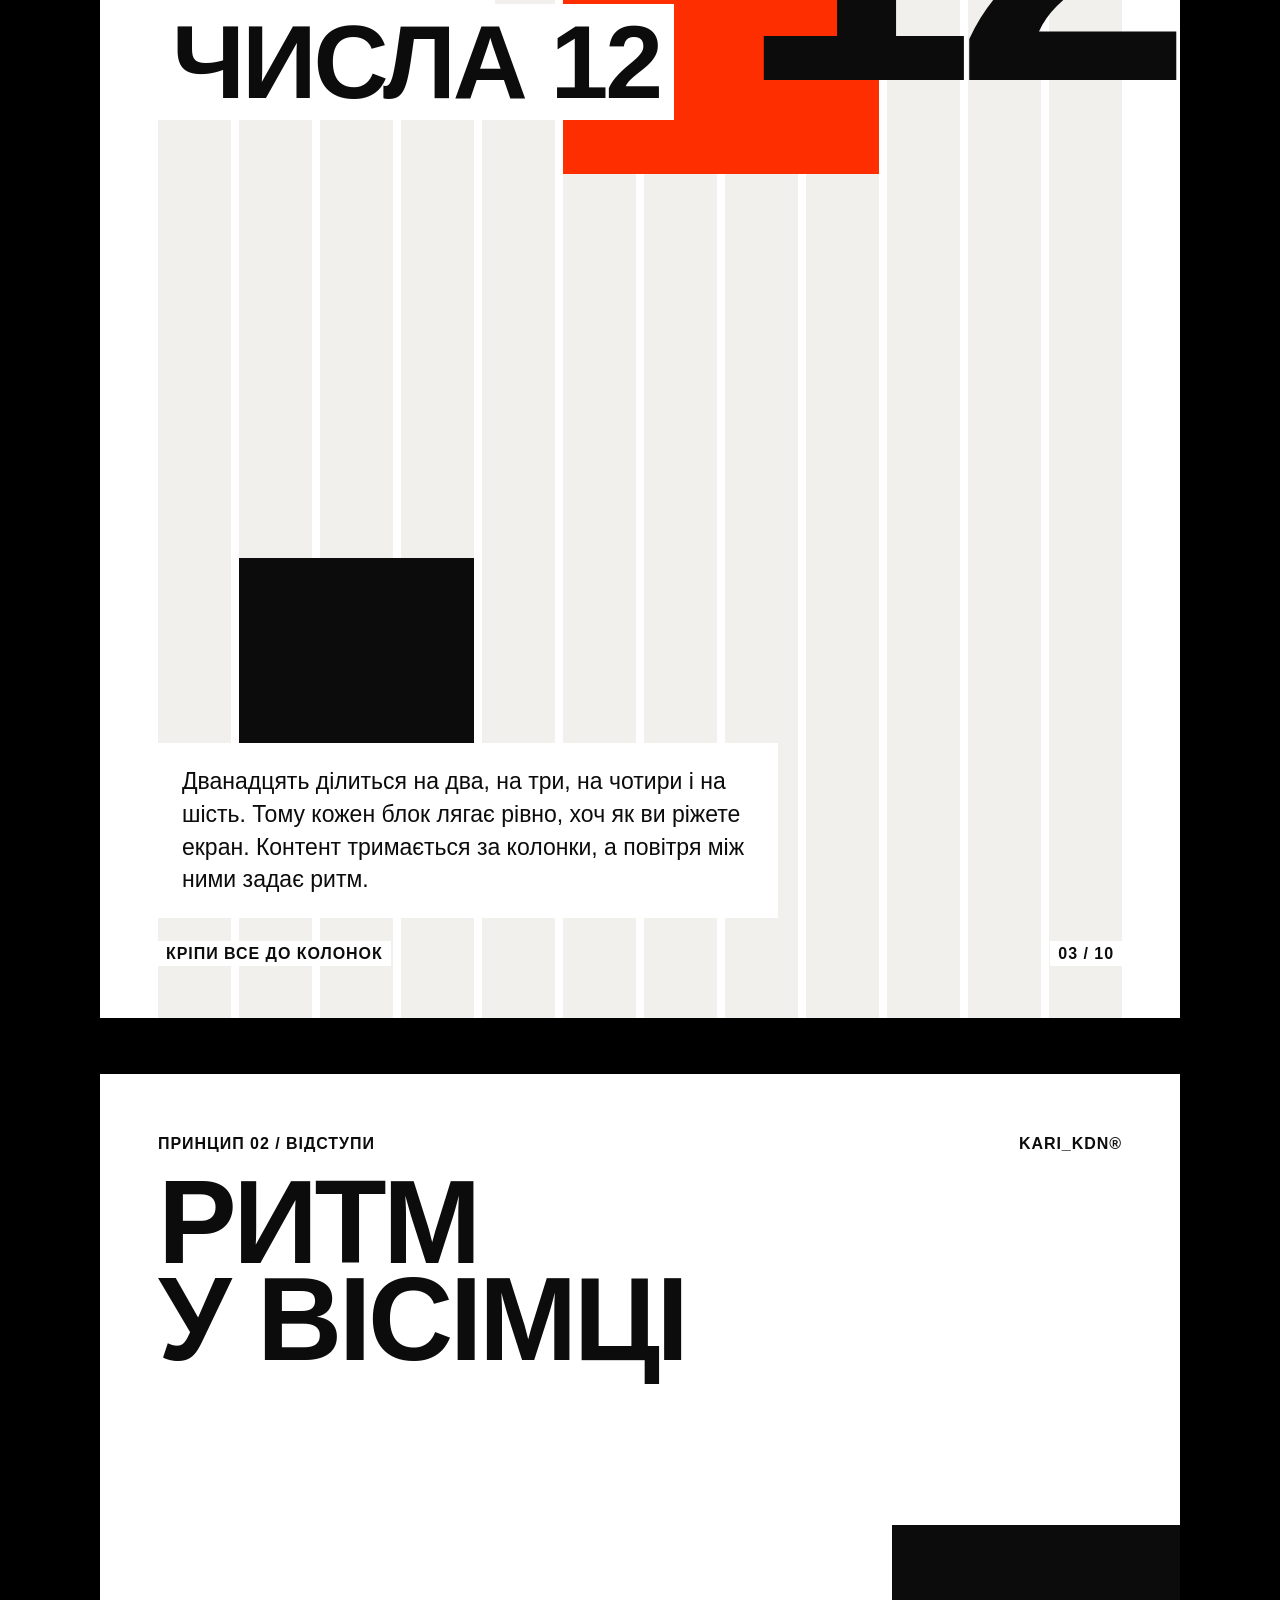
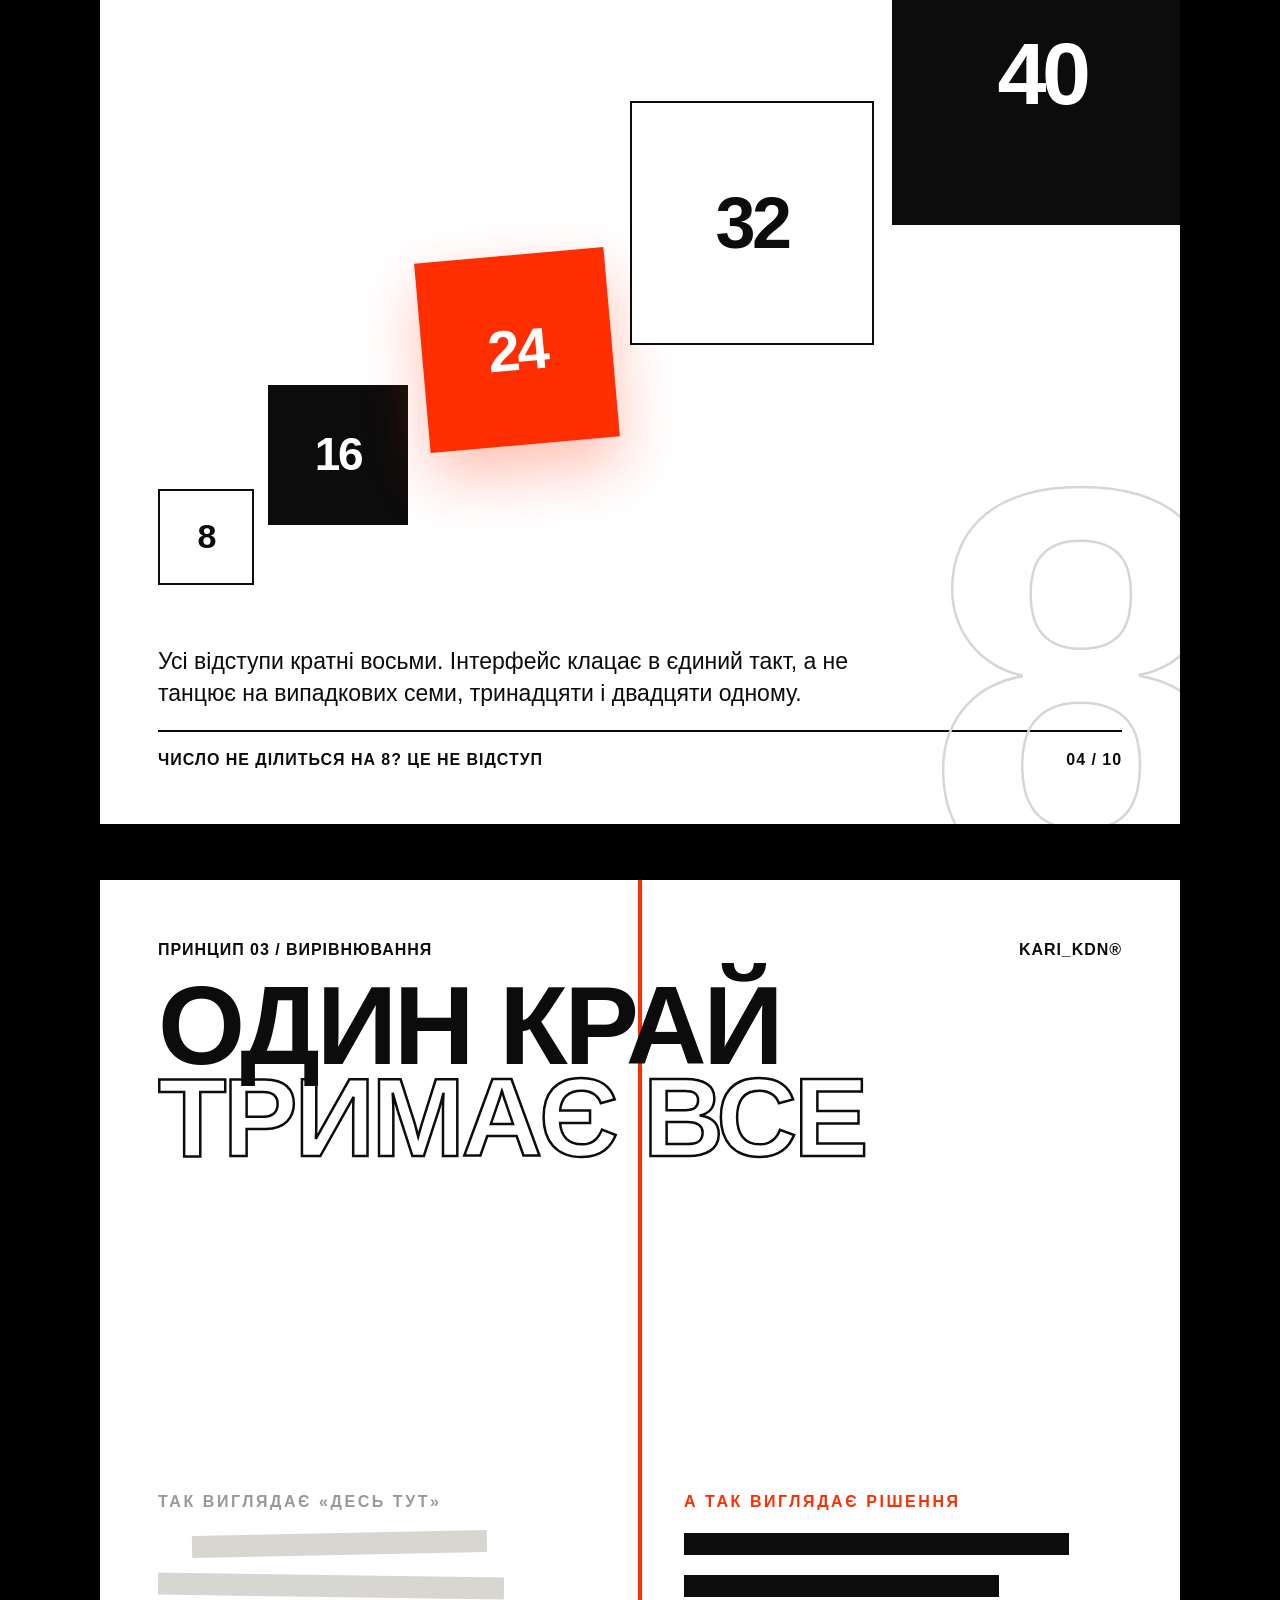
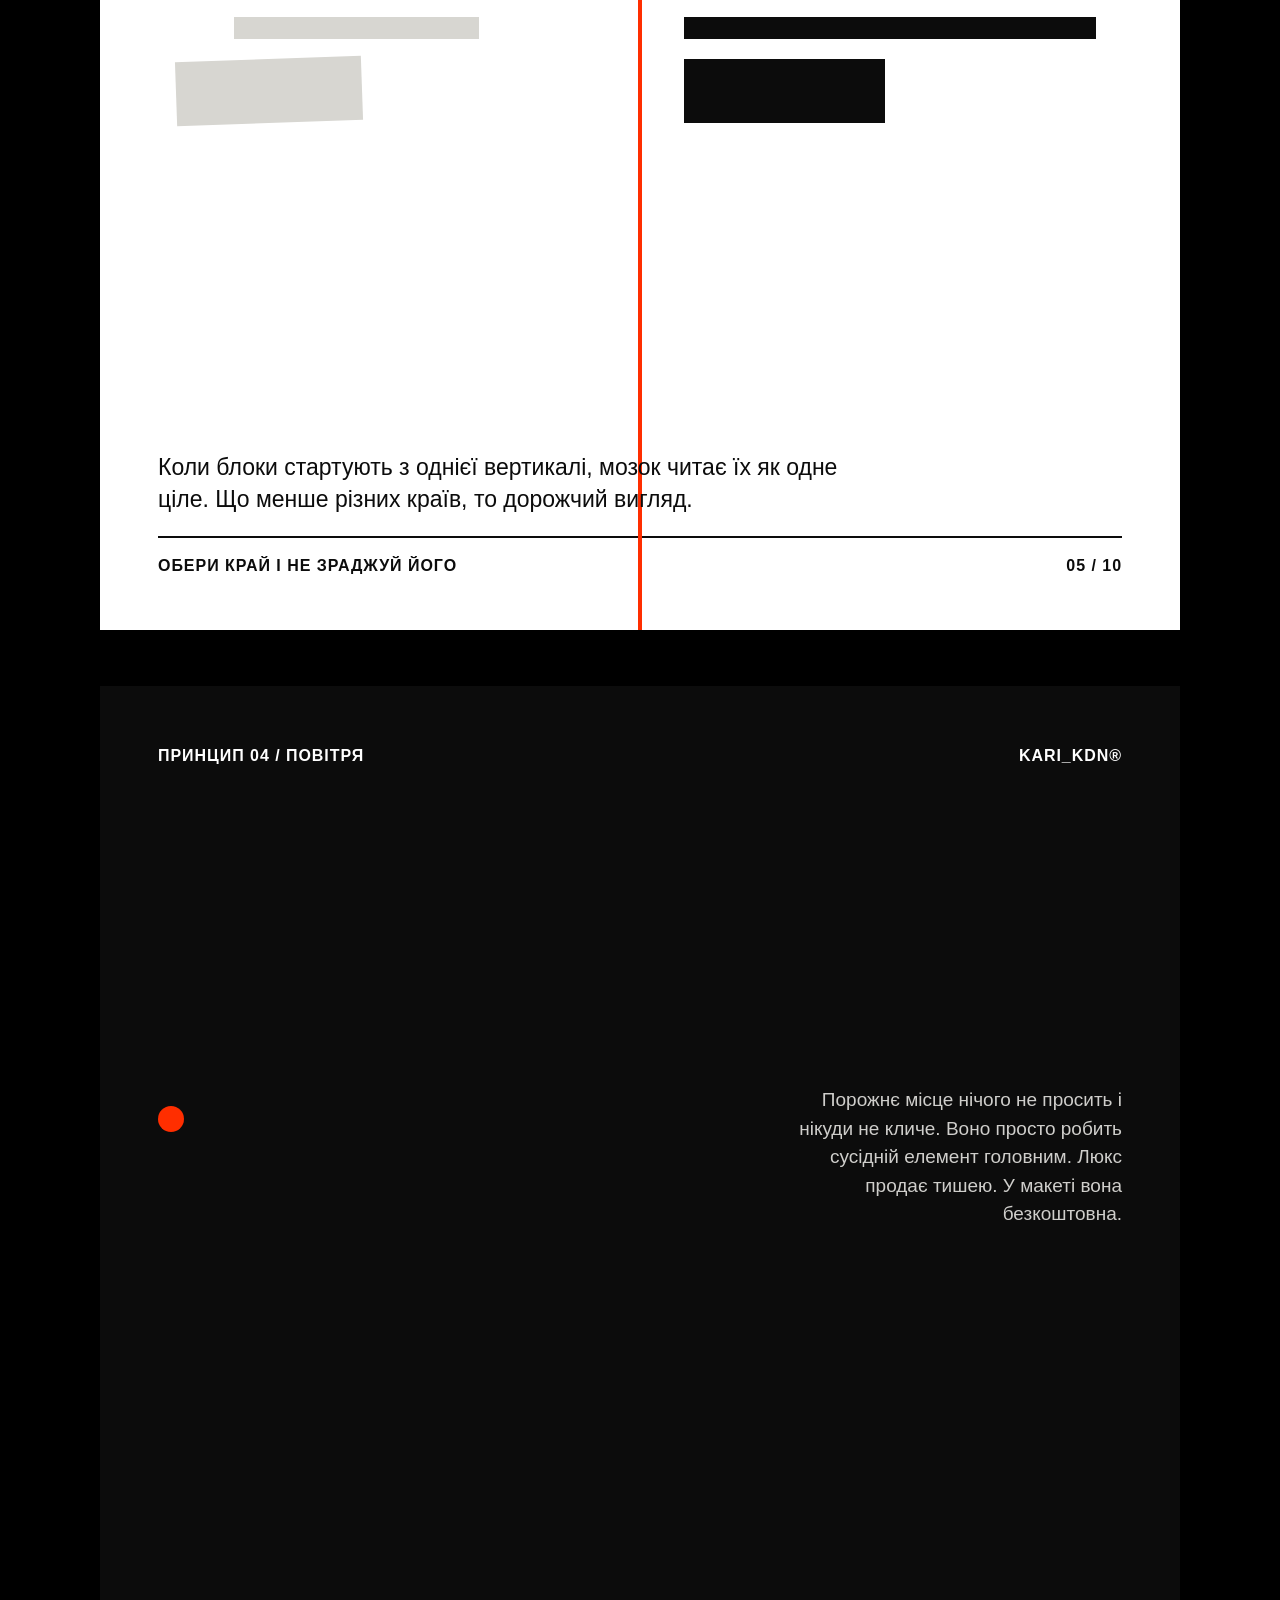
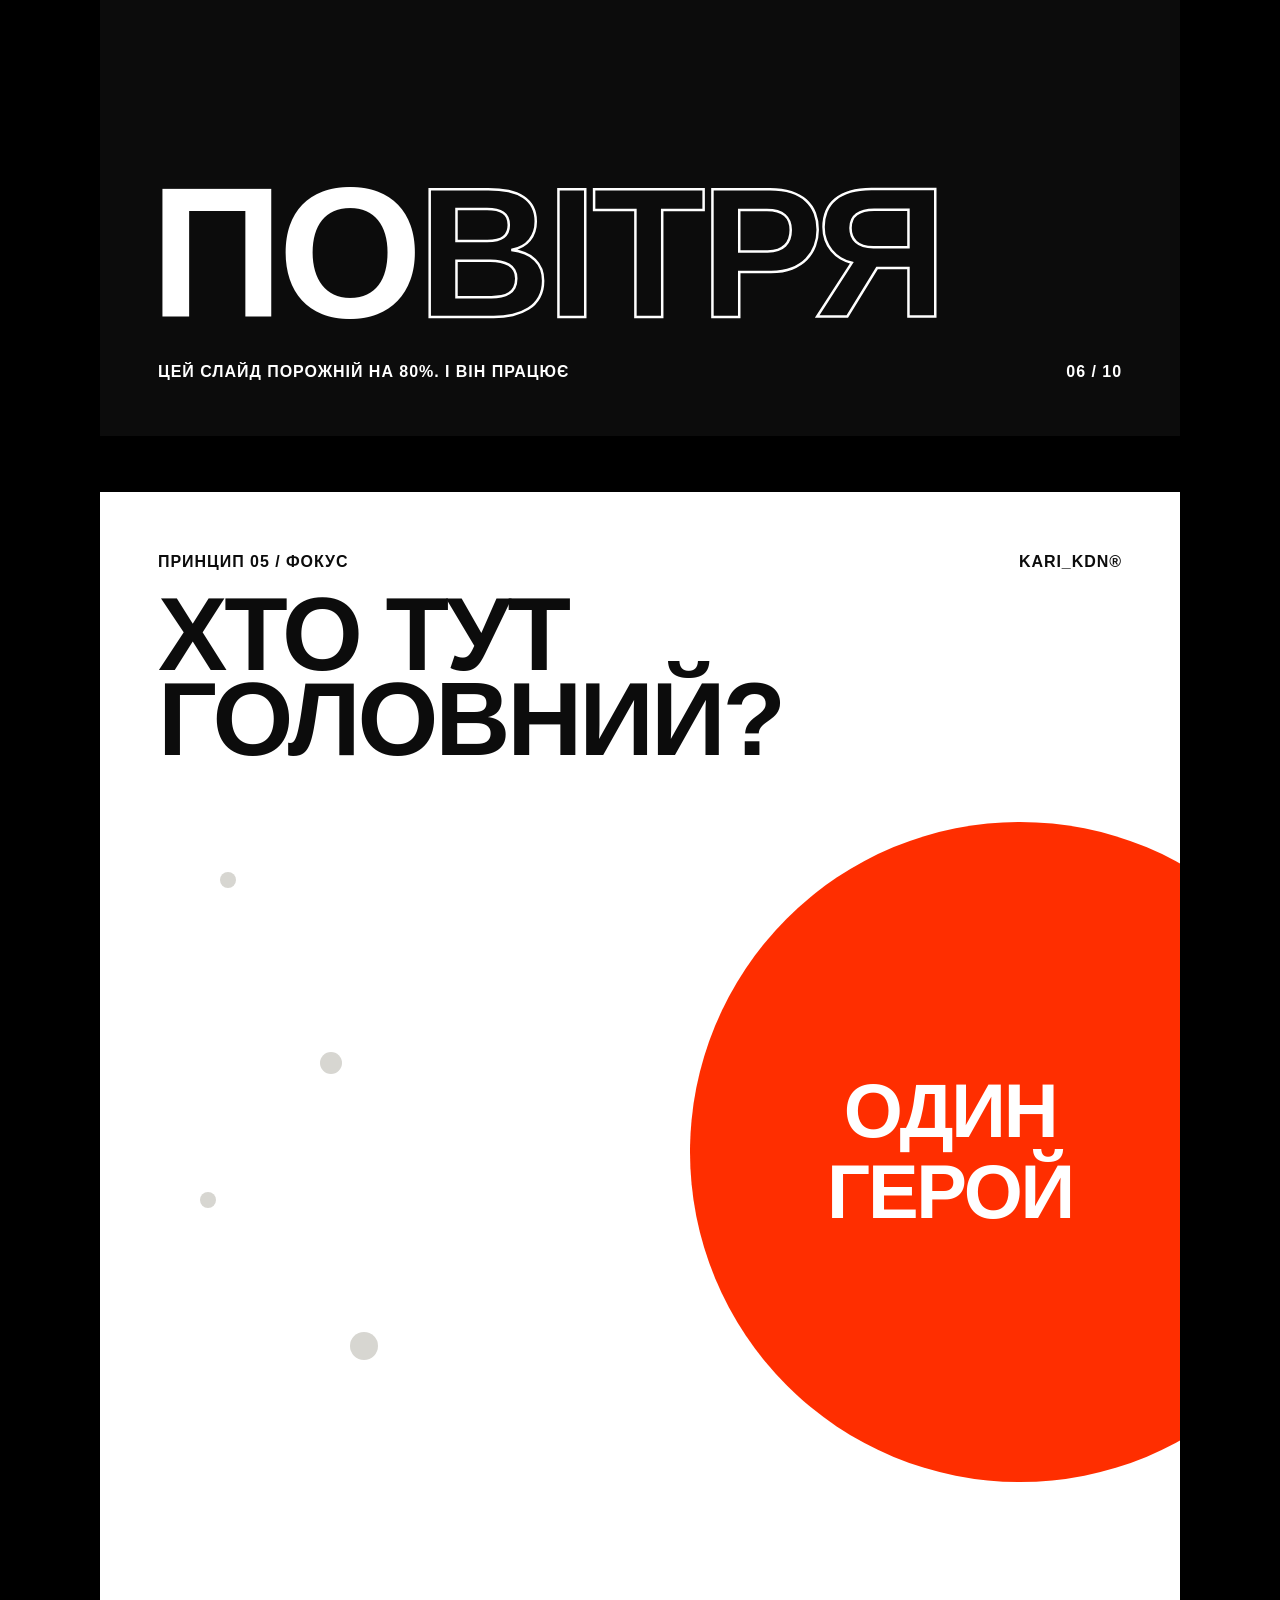
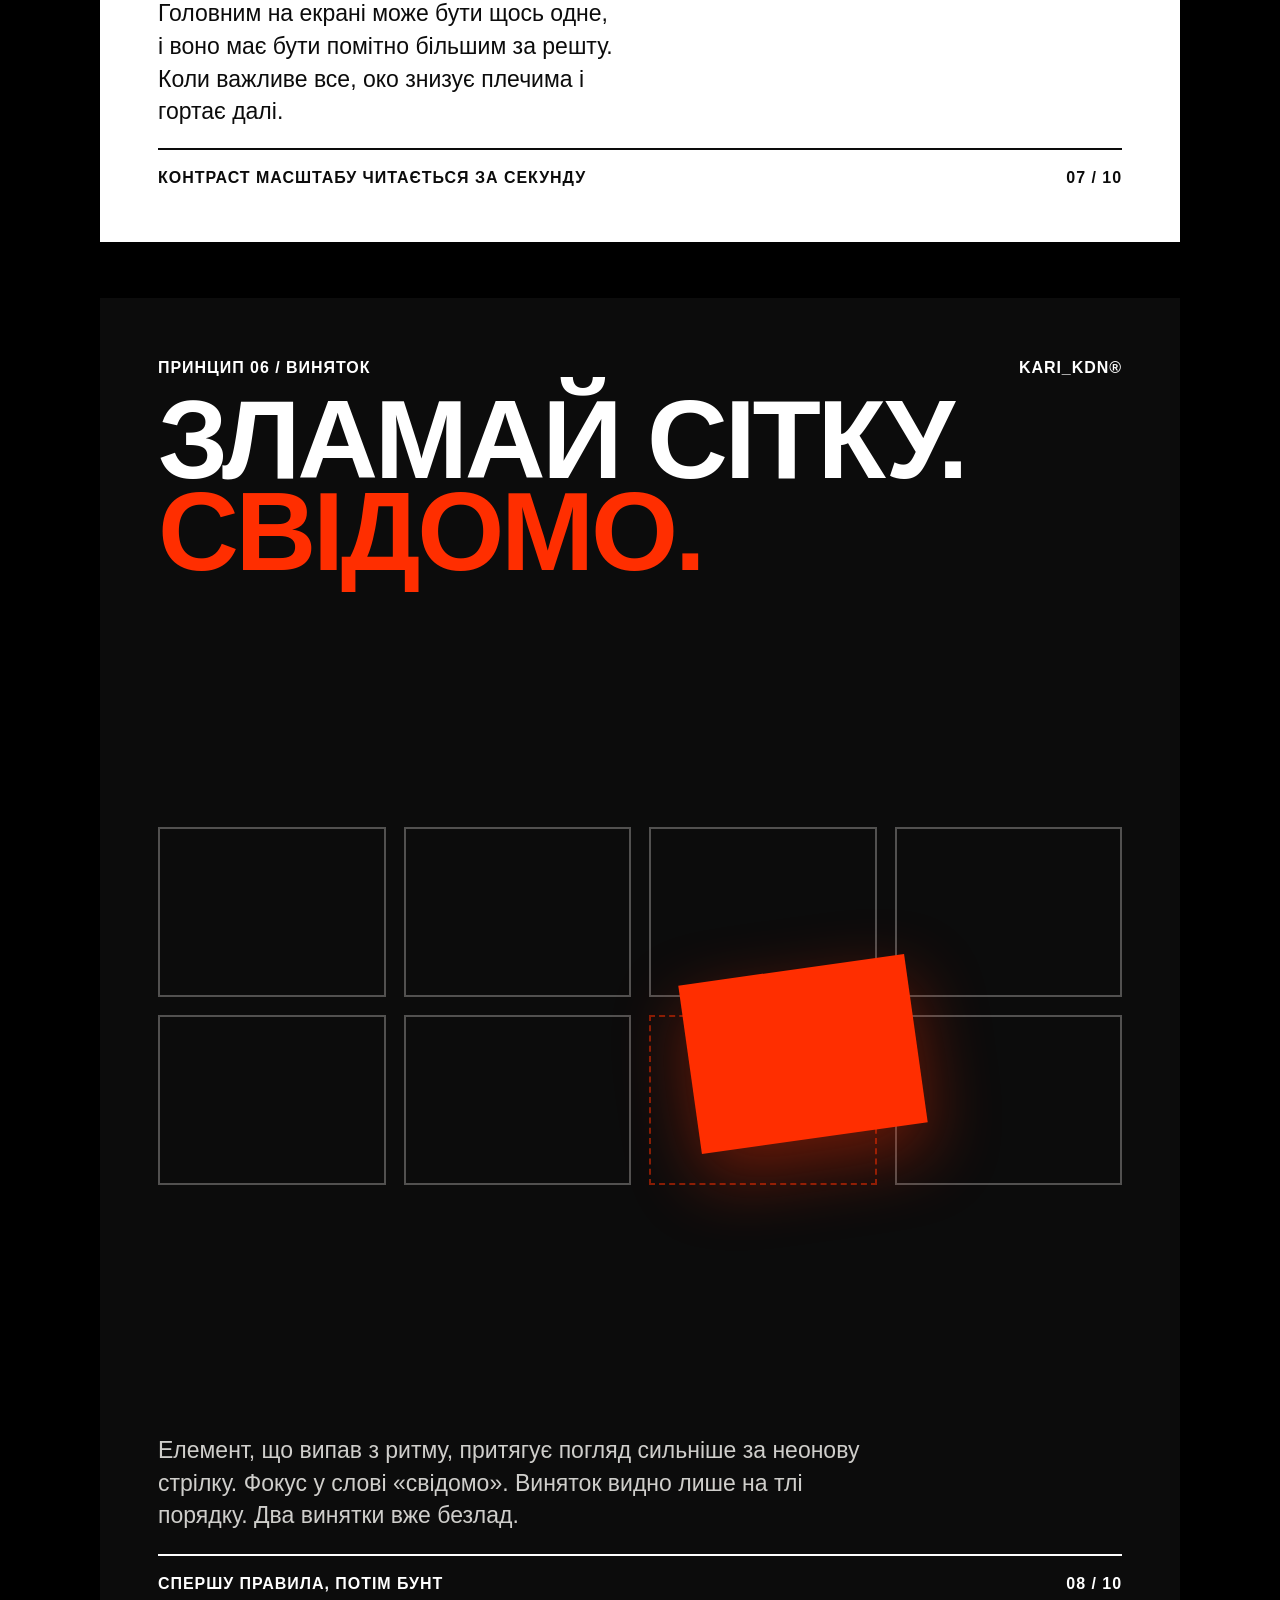
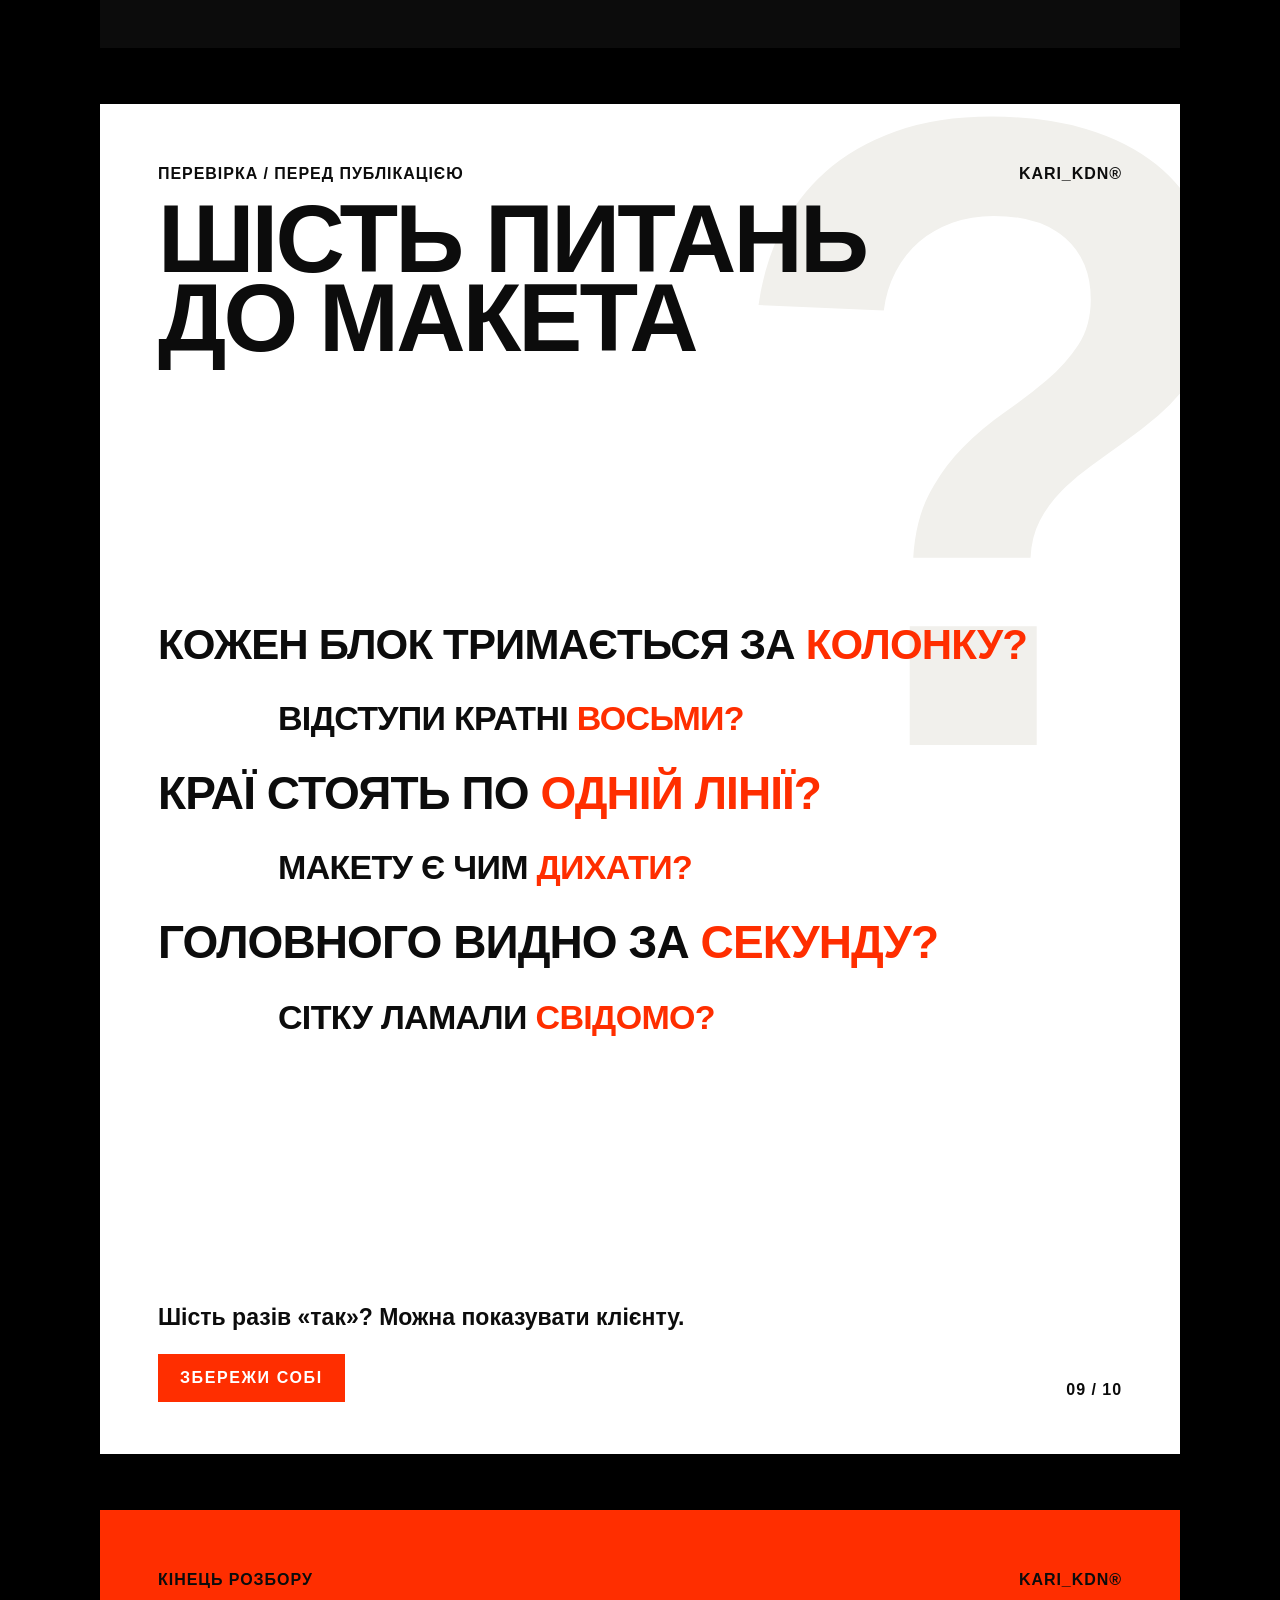
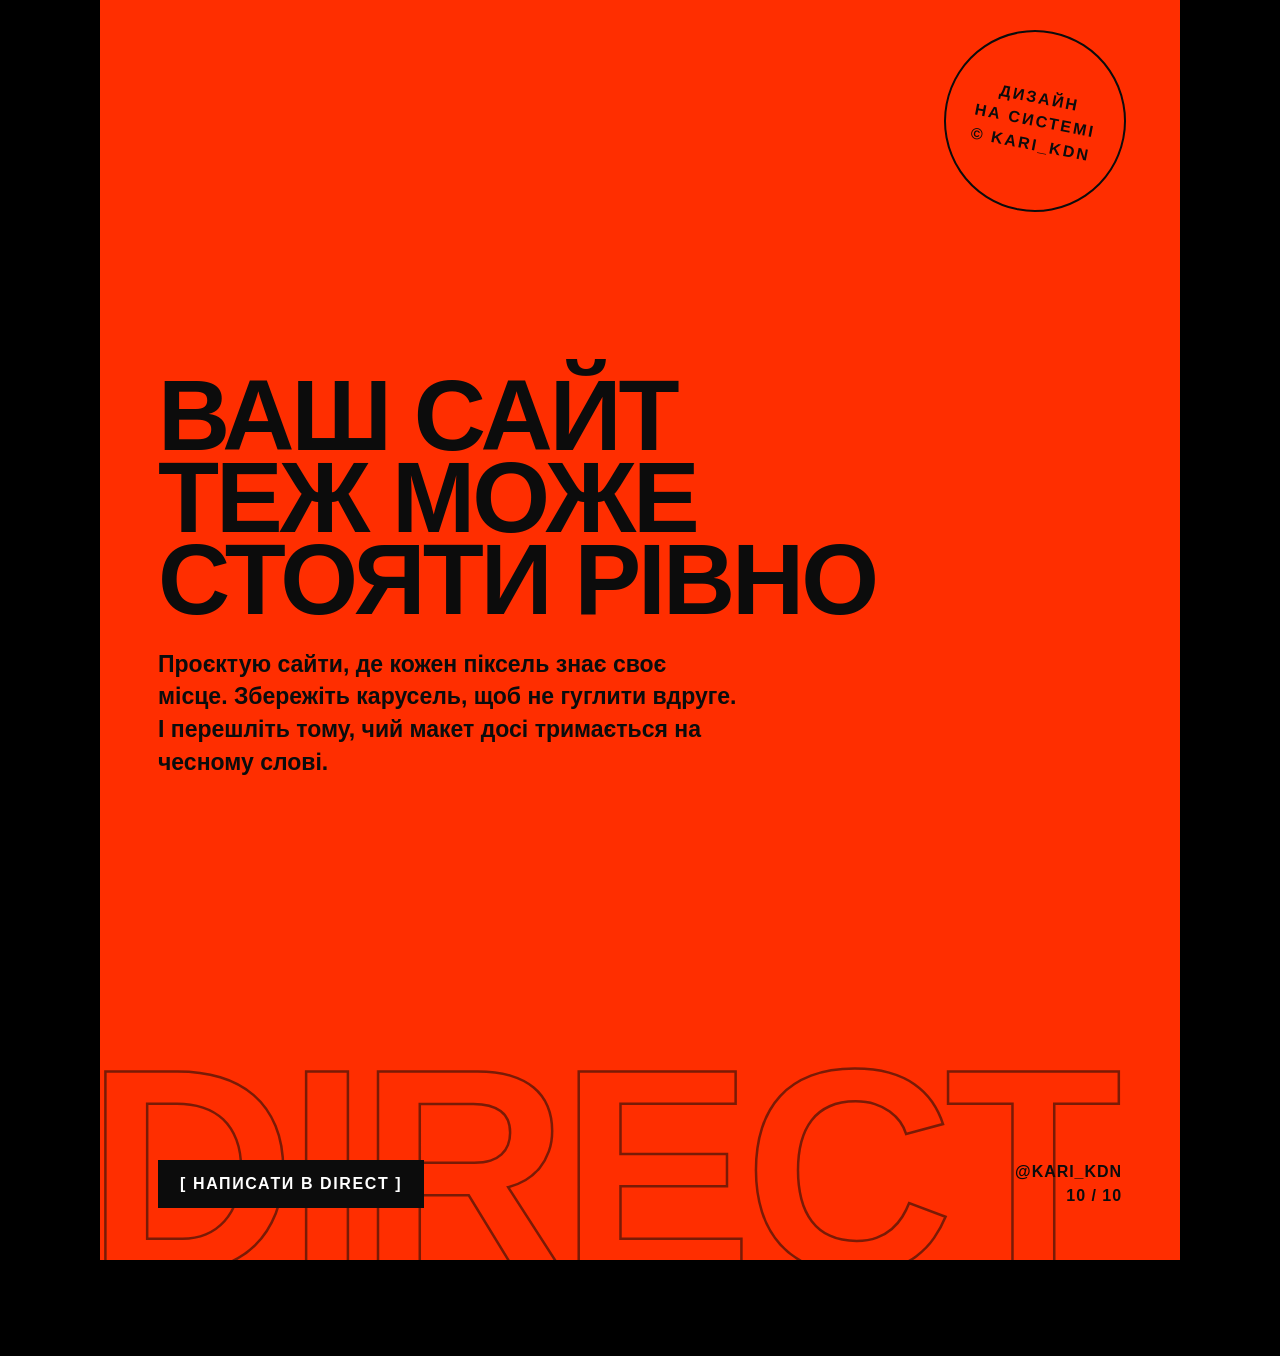
==== commit 12eacc71: "update: кнопки тільки з заливкою, прибрано чернетки версій Co-Authored-By: Claude Fable 5 <noreply@a" ====
--- a/karusel-grid/index.html
+++ b/karusel-grid/index.html
@@ -5,10 +5,9 @@
 <meta name="viewport" content="width=device-width, initial-scale=1.0">
 <title>Сітка & Композиція — навчальна карусель</title>
 <!--
-  ЗОБРАЖЕННЯ: блоки .img — заглушки. Заміни background на
-  background-image:url('фото.jpg'); filter:grayscale(1) лишай для ч/б.
-  АКЦЕНТ: змінна --flash (сигнальний червоний). Хочеш інший — зміни 1 рядок.
-  Увесь текст >= 16px.
+  ЗОБРАЖЕННЯ: фотоблоків тут немає, вся графіка малюється CSS.
+  АКЦЕНТ: змінна flash (сигнальний червоний). Хочеш інший колір, зміни один рядок.
+  Увесь текст >= 16px. Формат 1080 x 1350, експорт по слайду.
 -->
 <style>
   :root{
@@ -32,14 +31,16 @@
   .fl{background:var(--flash);color:var(--ink)}
 
   .huge{font-weight:800;text-transform:uppercase;line-height:.82;letter-spacing:-.03em}
+  .ghost{color:transparent !important;-webkit-text-stroke:2.5px var(--ink)}
   .reg{font-size:.4em;vertical-align:.6em;font-weight:700}
   .mlabel{font-size:16px;letter-spacing:.16em;text-transform:uppercase;font-weight:700;line-height:1.4}
   .meta{font-size:16px;letter-spacing:.06em;text-transform:uppercase;font-weight:700;line-height:1.5}
   .body{font-size:19px;line-height:1.5}
   .body-lg{font-size:23px;line-height:1.42}
 
-  .top{display:flex;justify-content:space-between;align-items:flex-start;flex:0 0 auto;position:relative;z-index:5}
-  .foot{display:flex;justify-content:space-between;align-items:flex-end;flex:0 0 auto;position:relative;z-index:5}
+  .top{display:flex;justify-content:space-between;align-items:flex-start;flex:0 0 auto;position:relative;z-index:6}
+  .foot{display:flex;justify-content:space-between;align-items:flex-end;flex:0 0 auto;position:relative;z-index:6}
+  .grow{flex:1 1 auto;position:relative}
   .rule{border:none;border-top:2px solid currentColor;width:100%}
 
   .numbox{display:inline-flex;align-items:center;justify-content:center;font-weight:800;line-height:.78;letter-spacing:-.05em}
@@ -47,37 +48,39 @@
   .btn{display:inline-flex;align-items:center;gap:10px;border:2px solid currentColor;
     padding:13px 20px;font-size:16px;font-weight:700;letter-spacing:.1em;text-transform:uppercase}
   .btn-fl{background:var(--flash);color:#fff;border-color:var(--flash)}
+  .btn-ink{background:var(--ink);color:var(--paper);border-color:var(--ink)}
 
   .marquee{overflow:hidden;white-space:nowrap;border-top:2px solid currentColor;border-bottom:2px solid currentColor;padding:12px 0}
   .marquee span{font-size:32px;font-weight:800;text-transform:uppercase;letter-spacing:-.01em}
 
-  .img{background:linear-gradient(135deg,#cdccc7,#e6e5e1 60%,#d2d1cc);filter:grayscale(1);position:relative;overflow:hidden}
-  .img .tag{position:absolute;left:12px;bottom:10px;font-size:16px;font-weight:700;letter-spacing:.08em;text-transform:uppercase;color:rgba(12,12,12,.5)}
+  .ribbon{position:absolute;left:-10%;width:120%;background:var(--flash);color:#fff;
+    padding:16px 0;white-space:nowrap;overflow:hidden;z-index:4;
+    font-size:26px;font-weight:800;text-transform:uppercase;letter-spacing:.04em;text-align:center}
 
   .stamp{width:182px;height:182px;border-radius:50%;display:grid;place-items:center;text-align:center;
     font-size:16px;font-weight:700;letter-spacing:.14em;text-transform:uppercase;line-height:1.45}
   .dot{border-radius:50%;background:var(--flash)}
-  .flip{transform:rotate(180deg)}
   .vert{writing-mode:vertical-rl}
 
-  .cols12{display:grid;grid-template-columns:repeat(12,1fr);gap:7px}
-  .cols12 .c{background:var(--paper-2);border:1px solid #e3e2dd}
-  .checkrow{display:flex;gap:18px;align-items:center;padding:18px 0;border-top:2px solid var(--ink)}
-  .checkrow .n{flex:0 0 auto;font-weight:800;font-size:34px;width:62px;letter-spacing:-.04em}
-  .checkrow p{font-size:22px;font-weight:600;line-height:1.18}
+  .qrow{font-weight:800;text-transform:uppercase;letter-spacing:-.02em;line-height:1.02}
 </style>
 </head>
 <body>
 
 <!-- ===================== S1 — COVER ===================== -->
 <section class="slide wt">
-  <!-- мега-типографіка з виходом за край -->
-  <h1 class="huge" style="position:absolute;top:120px;left:-10px;font-size:300px;color:var(--ink);z-index:1">Сітка</h1>
-  <h1 class="huge" style="position:absolute;top:392px;right:-30px;font-size:120px;color:var(--flash);z-index:2">&amp; композиція</h1>
-  <h1 class="huge flip" style="position:absolute;bottom:-26px;left:-10px;font-size:200px;color:var(--paper-2);z-index:0">Сітка</h1>
-
-  <!-- круговий штамп -->
-  <div class="stamp" style="position:absolute;top:540px;right:60px;background:var(--flash);color:#fff;transform:rotate(-12deg);z-index:4">Навчальний<br>розбір<br>© 2026</div>
+  <!-- трилогія одного слова: заливка, контур, червоний -->
+  <h1 class="huge" style="position:absolute;top:118px;left:-14px;font-size:268px;color:var(--ink);z-index:1">Сітка</h1>
+  <h1 class="huge ghost" style="position:absolute;top:338px;left:70px;font-size:268px;z-index:1">Сітка</h1>
+  <h1 class="huge" style="position:absolute;top:558px;left:-14px;font-size:268px;color:var(--flash);z-index:1">Сітка</h1>
+
+  <!-- вертикальний хвіст заголовка -->
+  <div class="vert huge" style="position:absolute;top:120px;right:34px;font-size:56px;color:var(--ink);z-index:2">&amp; композиція</div>
+
+  <!-- діагональна стрічка перетинає червоне слово -->
+  <div class="ribbon" style="top:806px;transform:rotate(-7deg)">Шість принципів, що тримають макет ✳ Шість принципів, що тримають макет ✳</div>
+
+  <div class="stamp" style="position:absolute;top:492px;right:268px;background:var(--ink);color:#fff;transform:rotate(10deg);z-index:3">Навчальний<br>розбір<br>© 2026</div>
 
   <div class="top">
     <div class="huge" style="font-size:38px">KARI<span class="reg">®</span>KDN</div>
@@ -86,9 +89,9 @@
 
   <div class="grow"></div>
 
-  <div style="position:relative;z-index:5;max-width:520px;margin-bottom:14px">
+  <div style="position:relative;z-index:5;max-width:540px;margin-bottom:14px">
     <div class="dot" style="width:18px;height:18px;display:inline-block;margin-bottom:18px"></div>
-    <p class="body-lg" style="font-weight:600">Шість принципів, після яких дизайн перестає «розсипатися» і починає виглядати дорого. Без магії — лише система.</p>
+    <p class="body-lg" style="font-weight:600">Шість правил, після яких макет перестає розповзатися і починає коштувати дорожче, ніж ви за нього просите. Жодної магії. Тільки система.</p>
   </div>
 
   <div class="foot">
@@ -99,119 +102,144 @@
 
 <!-- ===================== S2 — MANIFESTO ===================== -->
 <section class="slide bk">
-  <div class="numbox" style="position:absolute;top:-60px;right:-30px;font-size:520px;color:var(--flash);z-index:0">01</div>
-  <div class="vert meta" style="position:absolute;left:20px;top:50%;transform:translateY(-50%);letter-spacing:.3em">Навіщо сітка</div>
-
-  <div class="top">
-    <div class="meta">01 — Маніфест</div>
-    <div class="meta" style="text-align:right">KARI_KDN®</div>
-  </div>
-
-  <div class="grow" style="display:flex;flex-direction:column;justify-content:center;padding-left:46px;position:relative;z-index:3">
-    <h2 class="huge" style="font-size:104px">Дизайн<br>не «на&nbsp;око».<br><span style="color:var(--flash)">На сітці.</span></h2>
-    <p class="body-lg" style="max-width:600px;margin-top:30px;color:#d2d1ce">
-      Сітка — це не клітка, а опора. Вона прибирає випадкові відступи й хаотичні краї, тож око бачить порядок ще до першого слова.
+  <!-- гігантські лапки як графіка -->
+  <div class="huge" style="position:absolute;top:-210px;left:-40px;font-size:900px;color:var(--flash);z-index:0;opacity:.92">«</div>
+  <div class="vert meta" style="position:absolute;right:26px;top:50%;transform:translateY(-50%);letter-spacing:.3em;color:#8a8985">Інтро / навіщо взагалі сітка</div>
+
+  <div class="top">
+    <div class="meta">Маніфест</div>
+    <div class="meta" style="text-align:right">KARI_KDN®</div>
+  </div>
+
+  <div class="grow" style="display:flex;flex-direction:column;justify-content:flex-end;padding-bottom:40px;z-index:3">
+    <h2 class="huge" style="font-size:110px">«На око»<br>працює.<br>Поки хтось<br><span style="color:var(--flash)">не придивився.</span></h2>
+    <p class="body-lg" style="max-width:600px;margin-top:32px;color:#d2d1ce">
+      Сітка не клітка, а опора. Випадкові відступи створюють шум, який глядач відчуває раніше, ніж прочитає перше слово. Система цей шум просто вимикає.
     </p>
   </div>
 
-  <div class="marquee"><span>СІТКА © KARI_KDN &mdash; КОМПОЗИЦІЯ © KARI_KDN &mdash; СІТКА © KARI_KDN &mdash;</span></div>
+  <div class="marquee"><span>СІТКА ✳ РИТМ ✳ ПОВІТРЯ ✳ ФОКУС ✳ СІТКА ✳ РИТМ ✳ ПОВІТРЯ ✳ ФОКУС ✳</span></div>
   <div class="foot" style="margin-top:20px">
-    <div class="meta">Збережи розбір</div>
+    <div class="meta">Збережи, поки гортаєш</div>
     <div class="meta" style="text-align:right">02 / 10</div>
   </div>
 </section>
 
 <!-- ===================== S3 — 12 КОЛОНОК ===================== -->
-<section class="slide wt">
-  <div class="numbox" style="position:absolute;top:60px;right:-20px;font-size:440px;color:var(--paper-2);z-index:0">12</div>
-
-  <div class="top">
-    <div class="meta">02 — Колонки</div>
-    <div class="meta" style="text-align:right">KARI_KDN®</div>
-  </div>
-
-  <div style="position:relative;z-index:3;margin-top:14px">
-    <h2 class="huge" style="font-size:120px">12 колонок</h2>
-  </div>
-
-  <!-- повноекранна колонкова сітка з червоним спаном -->
-  <div class="grow" style="position:relative;z-index:3;display:flex;flex-direction:column;justify-content:center">
-    <div class="cols12" style="height:360px">
-      <div class="c"></div><div class="c"></div>
-      <div style="background:var(--flash);grid-column:span 4"></div>
-      <div class="c"></div>
-      <div style="background:var(--ink);grid-column:span 4"></div>
-      <div class="c"></div>
-    </div>
-    <div class="meta" style="display:flex;justify-content:space-between;margin-top:14px">
-      <span>01</span><span>04</span><span>05 — БЛОК ×4</span><span>09 — БЛОК ×4</span><span>12</span>
-    </div>
-  </div>
-
-  <p class="body-lg" style="position:relative;z-index:3;max-width:760px">12 ділиться на 2, 3, 4 і 6 — будь-який блок лягає рівно. Контент кріпиться до колонок, а проміжки між ними тримають ритм.</p>
+<section class="slide wt" style="padding:0">
+  <!-- колонки на весь слайд як фон -->
+  <div style="position:absolute;inset:0;display:grid;grid-template-columns:repeat(12,1fr);gap:8px;padding:0 58px;z-index:0">
+    <div style="background:var(--paper-2)"></div><div style="background:var(--paper-2)"></div>
+    <div style="background:var(--paper-2)"></div><div style="background:var(--paper-2)"></div>
+    <div style="background:var(--paper-2)"></div><div style="background:var(--paper-2)"></div>
+    <div style="background:var(--paper-2)"></div><div style="background:var(--paper-2)"></div>
+    <div style="background:var(--paper-2)"></div><div style="background:var(--paper-2)"></div>
+    <div style="background:var(--paper-2)"></div><div style="background:var(--paper-2)"></div>
+  </div>
+  <!-- блоки, що «клацнули» в колонки -->
+  <div style="position:absolute;left:58px;right:58px;top:0;bottom:0;display:grid;grid-template-columns:repeat(12,1fr);gap:8px;z-index:1">
+    <div style="grid-column:6/span 4;align-self:center;height:300px;background:var(--flash);transform:translateY(60px)"></div>
+    <div style="grid-column:2/span 3;align-self:end;height:210px;background:var(--ink);margin-bottom:250px"></div>
+  </div>
+
+  <div style="position:relative;z-index:3;padding:58px 58px 52px;display:flex;flex-direction:column;height:100%">
+    <div class="top">
+      <div class="meta"><span style="background:var(--paper);padding:4px 8px">Принцип 01 / Колонки</span></div>
+      <div class="meta"><span style="background:var(--paper);padding:4px 8px">KARI_KDN®</span></div>
+    </div>
+
+    <div class="numbox huge" style="position:absolute;top:96px;right:8px;font-size:430px;color:var(--ink);z-index:2">12</div>
+
+    <div style="margin-top:150px">
+      <h2 class="huge" style="font-size:104px;line-height:1.04"><span style="background:var(--paper);padding:0 14px;box-decoration-break:clone;-webkit-box-decoration-break:clone">Магія<br>числа 12</span></h2>
+    </div>
+
+    <div style="flex:1"></div>
+
+    <p class="body-lg" style="max-width:620px;background:var(--paper);padding:22px 24px">
+      Дванадцять ділиться на два, на три, на чотири і на шість. Тому кожен блок лягає рівно, хоч як ви ріжете екран. Контент тримається за колонки, а повітря між ними задає ритм.
+    </p>
+
+    <div class="foot" style="margin-top:24px">
+      <div class="meta"><span style="background:var(--paper);padding:4px 8px">Кріпи все до колонок</span></div>
+      <div class="meta"><span style="background:var(--paper);padding:4px 8px">03 / 10</span></div>
+    </div>
+  </div>
+</section>
+
+<!-- ===================== S4 — КРОК ×8 ===================== -->
+<section class="slide wt">
+  <div class="huge ghost" style="position:absolute;bottom:-90px;right:-40px;font-size:560px;-webkit-text-stroke:2.5px var(--grey);z-index:0">8</div>
+
+  <div class="top">
+    <div class="meta">Принцип 02 / Відступи</div>
+    <div class="meta" style="text-align:right">KARI_KDN®</div>
+  </div>
+
+  <div style="margin-top:18px;position:relative;z-index:3">
+    <h2 class="huge" style="font-size:118px">Ритм<br>у вісімці</h2>
+  </div>
+
+  <!-- сходи з боксів: масштаб росте, один випадає в червоний -->
+  <div class="grow" style="z-index:2">
+    <div class="numbox" style="position:absolute;left:0;bottom:60px;width:96px;height:96px;font-size:34px;border:2px solid var(--ink)">8</div>
+    <div class="numbox" style="position:absolute;left:110px;bottom:120px;width:140px;height:140px;font-size:46px;background:var(--ink);color:#fff">16</div>
+    <div class="numbox" style="position:absolute;left:264px;bottom:200px;width:190px;height:190px;font-size:58px;background:var(--flash);color:#fff;transform:rotate(-5deg);box-shadow:0 26px 60px rgba(255,46,0,.3)">24</div>
+    <div class="numbox" style="position:absolute;left:472px;bottom:300px;width:244px;height:244px;font-size:72px;border:2px solid var(--ink);background:var(--paper)">32</div>
+    <div class="numbox" style="position:absolute;left:734px;bottom:420px;width:300px;height:300px;font-size:88px;background:var(--ink);color:#fff">40</div>
+  </div>
+
+  <p class="body-lg" style="max-width:700px;position:relative;z-index:3">Усі відступи кратні восьми. Інтерфейс клацає в єдиний такт, а не танцює на випадкових семи, тринадцяти і двадцяти одному.</p>
 
   <div class="rule" style="margin-top:20px"></div>
   <div class="foot" style="margin-top:16px">
-    <div class="meta">Кріпи все до колонок</div>
-    <div class="meta" style="text-align:right">03 / 10</div>
-  </div>
-</section>
-
-<!-- ===================== S4 — КРОК ×8 ===================== -->
-<section class="slide wt">
-  <div class="top">
-    <div class="meta">03 — Відступи</div>
-    <div class="meta" style="text-align:right">KARI_KDN®</div>
-  </div>
-
-  <div style="margin-top:18px">
-    <h2 class="huge" style="font-size:128px">Крок &times;8</h2>
-  </div>
-
-  <!-- зростаючі бокси внахлест, один червоний -->
-  <div class="grow" style="display:flex;align-items:center;gap:20px">
-    <div class="numbox" style="width:110px;height:110px;font-size:40px;border:2px solid var(--ink)">8</div>
-    <div class="numbox" style="width:150px;height:150px;font-size:50px;background:var(--ink);color:#fff;margin-left:-10px">16</div>
-    <div class="numbox" style="width:200px;height:200px;font-size:60px;background:var(--flash);color:#fff;margin-left:-10px;transform:translateY(-14px)">24</div>
-    <div class="numbox" style="width:248px;height:248px;font-size:72px;border:2px solid var(--ink);margin-left:-10px">32</div>
-  </div>
-
-  <p class="body-lg" style="max-width:760px">Усі відступи — кратні 8. Інтерфейс «клацає» в єдиний ритм, а не живе на випадкових 7, 13 і 21.</p>
-
-  <div class="rule" style="margin-top:20px"></div>
-  <div class="foot" style="margin-top:16px">
-    <div class="meta">8 · 16 · 24 · 32 · 40</div>
+    <div class="meta">Число не ділиться на 8? Це не відступ</div>
     <div class="meta" style="text-align:right">04 / 10</div>
   </div>
 </section>
 
 <!-- ===================== S5 — ВИРІВНЮВАННЯ ===================== -->
 <section class="slide wt">
-  <!-- червона напрямна через увесь слайд -->
-  <div style="position:absolute;left:360px;top:0;bottom:0;width:3px;background:var(--flash);z-index:1"></div>
-  <div class="vert huge" style="position:absolute;left:296px;top:300px;font-size:64px;color:var(--flash);z-index:2">Одна лінія</div>
-
-  <div class="top">
-    <div class="meta">04 — Вирівнювання</div>
-    <div class="meta" style="text-align:right">KARI_KDN®</div>
-  </div>
-
-  <div class="grow" style="display:flex;align-items:center">
-    <div style="margin-left:402px;width:100%;max-width:560px">
-      <div class="mlabel" style="margin-bottom:12px;color:var(--flash)">Стало — по одному краю</div>
-      <div style="display:flex;flex-direction:column;gap:18px">
+  <!-- червона вертикаль ділить слайд на «до» і «після» -->
+  <div style="position:absolute;left:538px;top:0;bottom:0;width:4px;background:var(--flash);z-index:2"></div>
+
+  <div class="top">
+    <div class="meta">Принцип 03 / Вирівнювання</div>
+    <div class="meta" style="text-align:right">KARI_KDN®</div>
+  </div>
+
+  <div style="margin-top:18px;position:relative;z-index:3">
+    <h2 class="huge" style="font-size:112px">Один край<br><span class="ghost">тримає все</span></h2>
+  </div>
+
+  <div class="grow" style="display:flex;align-items:center;z-index:1">
+    <!-- ліворуч: хаос -->
+    <div style="width:50%;padding-right:60px">
+      <div class="mlabel" style="margin-bottom:20px;color:#9a9994">Так виглядає «десь тут»</div>
+      <div style="display:flex;flex-direction:column;gap:20px">
+        <div style="height:22px;background:var(--grey);width:70%;margin-left:34px;transform:rotate(-1.2deg)"></div>
+        <div style="height:22px;background:var(--grey);width:82%;margin-left:0;transform:rotate(.8deg)"></div>
+        <div style="height:22px;background:var(--grey);width:58%;margin-left:76px"></div>
+        <div style="height:64px;background:var(--grey);width:44%;margin-left:18px;transform:rotate(-2deg)"></div>
+      </div>
+    </div>
+    <!-- праворуч: система -->
+    <div style="width:50%;padding-left:44px">
+      <div class="mlabel" style="margin-bottom:20px;color:var(--flash)">А так виглядає рішення</div>
+      <div style="display:flex;flex-direction:column;gap:20px">
         <div style="height:22px;background:var(--ink);width:88%"></div>
         <div style="height:22px;background:var(--ink);width:72%"></div>
         <div style="height:22px;background:var(--ink);width:94%"></div>
-        <div style="height:70px;background:var(--ink);width:46%;margin-top:14px"></div>
+        <div style="height:64px;background:var(--ink);width:46%"></div>
       </div>
-      <p class="body" style="margin-top:26px">Коли блоки стартують з однієї вертикалі, око зчитує їх як одне ціле. Менше країв — більше порядку.</p>
-    </div>
-  </div>
-
-  <div class="rule"></div>
+    </div>
+  </div>
+
+  <p class="body-lg" style="max-width:720px;position:relative;z-index:3">Коли блоки стартують з однієї вертикалі, мозок читає їх як одне ціле. Що менше різних країв, то дорожчий вигляд.</p>
+
+  <div class="rule" style="margin-top:20px"></div>
   <div class="foot" style="margin-top:16px">
-    <div class="meta">Обери край і тримайся його</div>
+    <div class="meta">Обери край і не зраджуй його</div>
     <div class="meta" style="text-align:right">05 / 10</div>
   </div>
 </section>
@@ -219,45 +247,54 @@
 <!-- ===================== S6 — ПОВІТРЯ ===================== -->
 <section class="slide bk">
   <div class="top">
-    <div class="meta">05 — Повітря</div>
-    <div class="meta" style="text-align:right">KARI_KDN®</div>
-  </div>
-
-  <!-- одинокий акцент у порожнечі -->
-  <div class="dot" style="width:30px;height:30px;position:absolute;top:300px;left:90px"></div>
+    <div class="meta">Принцип 04 / Повітря</div>
+    <div class="meta" style="text-align:right">KARI_KDN®</div>
+  </div>
+
+  <!-- слайд, який сам демонструє принцип: 80% тиші -->
+  <div class="dot" style="width:26px;height:26px;position:absolute;top:420px;left:58px"></div>
+
+  <p class="body" style="position:absolute;top:400px;right:58px;max-width:330px;text-align:right;color:#cfcecb">
+    Порожнє місце нічого не просить і нікуди не кличе. Воно просто робить сусідній елемент головним. Люкс продає тишею. У макеті вона безкоштовна.
+  </p>
 
   <div class="grow" style="display:flex;flex-direction:column;justify-content:flex-end">
-    <p class="body-lg" style="max-width:520px;margin-bottom:auto;margin-top:160px;color:#cfcecb;align-self:flex-end;text-align:right">
-      Вільне місце — не «недороблено». Це пауза, що піднімає цінність сусіднього. Дорогі бренди продають саме повітрям.
-    </p>
-    <h2 class="huge" style="font-size:182px;margin-left:-8px">Порож&shy;неча</h2>
+    <h2 class="huge" style="font-size:186px;margin-left:-8px">По<span class="ghost" style="-webkit-text-stroke:2.5px var(--paper)">вітря</span></h2>
   </div>
 
   <div class="foot" style="margin-top:30px">
-    <div class="meta">Не бійся пустого місця</div>
+    <div class="meta">Цей слайд порожній на 80%. І він працює</div>
     <div class="meta" style="text-align:right">06 / 10</div>
   </div>
 </section>
 
 <!-- ===================== S7 — ФОКУС ===================== -->
 <section class="slide wt">
-  <!-- гігантська 1 як графіка -->
-  <div class="numbox" style="position:absolute;bottom:-120px;left:-20px;font-size:1180px;color:var(--ink);z-index:0;line-height:.7">1</div>
-  <div class="dot" style="width:220px;height:220px;position:absolute;top:300px;right:90px;z-index:1"></div>
-
-  <div class="top">
-    <div class="meta">06 — Фокус</div>
-    <div class="meta" style="text-align:right">KARI_KDN®</div>
-  </div>
-
-  <div class="grow" style="position:relative;z-index:3;display:flex;flex-direction:column;justify-content:center;align-items:flex-end;text-align:right">
-    <h2 class="huge" style="font-size:96px;color:var(--flash)">Один герой</h2>
-    <p class="body-lg" style="max-width:420px;margin-top:22px">На екрані — один головний елемент, помітно більший за решту. Коли «важливо» все — око не чіпляється ні за що.</p>
-  </div>
-
-  <div class="rule" style="position:relative;z-index:3"></div>
+  <!-- гігант проти дрібноти: наочний контраст масштабу -->
+  <div style="position:absolute;top:330px;right:-170px;width:660px;height:660px;border-radius:50%;background:var(--flash);z-index:1;display:grid;place-items:center">
+    <div class="huge" style="font-size:76px;line-height:1.06;color:#fff;text-align:center;transform:translateX(-70px)">Один<br>герой</div>
+  </div>
+  <div class="dot" style="width:16px;height:16px;position:absolute;top:380px;left:120px;background:var(--grey)"></div>
+  <div class="dot" style="width:22px;height:22px;position:absolute;top:560px;left:220px;background:var(--grey)"></div>
+  <div class="dot" style="width:16px;height:16px;position:absolute;top:700px;left:100px;background:var(--grey)"></div>
+  <div class="dot" style="width:28px;height:28px;position:absolute;top:840px;left:250px;background:var(--grey)"></div>
+
+  <div class="top">
+    <div class="meta">Принцип 05 / Фокус</div>
+    <div class="meta" style="text-align:right">KARI_KDN®</div>
+  </div>
+
+  <div style="margin-top:18px;position:relative;z-index:3">
+    <h2 class="huge" style="font-size:104px">Хто тут<br>головний?</h2>
+  </div>
+
+  <div class="grow"></div>
+
+  <p class="body-lg" style="max-width:460px;position:relative;z-index:3">Головним на екрані може бути щось одне, і воно має бути помітно більшим за решту. Коли важливе все, око знизує плечима і гортає далі.</p>
+
+  <div class="rule" style="margin-top:20px;position:relative;z-index:3"></div>
   <div class="foot" style="margin-top:16px">
-    <div class="meta">Контраст масштабу = миттєва ієрархія</div>
+    <div class="meta">Контраст масштабу читається за секунду</div>
     <div class="meta" style="text-align:right">07 / 10</div>
   </div>
 </section>
@@ -265,64 +302,75 @@
 <!-- ===================== S8 — ЗЛАМАЙ СІТКУ ===================== -->
 <section class="slide bk">
   <div class="top">
-    <div class="meta">07 — Акцент</div>
-    <div class="meta" style="text-align:right">KARI_KDN®</div>
-  </div>
-
-  <div style="margin-top:14px">
-    <h2 class="huge" style="font-size:108px">Зламай сітку.<br><span style="color:var(--flash)">Свідомо.</span></h2>
-  </div>
-
-  <!-- рівні аутлайн-блоки + один червоний нахилений -->
+    <div class="meta">Принцип 06 / Виняток</div>
+    <div class="meta" style="text-align:right">KARI_KDN®</div>
+  </div>
+
+  <div style="margin-top:14px;position:relative;z-index:3">
+    <h2 class="huge" style="font-size:112px">Зламай сітку.<br><span style="color:var(--flash)">Свідомо.</span></h2>
+  </div>
+
+  <!-- рівний стрій, з якого один тікає за край -->
   <div class="grow" style="display:flex;align-items:center">
-    <div style="display:grid;grid-template-columns:repeat(5,1fr);gap:16px;width:100%;align-items:center">
-      <div style="height:150px;border:2px solid rgba(243,242,238,.35)"></div>
-      <div style="height:150px;border:2px solid rgba(243,242,238,.35)"></div>
-      <div style="height:200px;background:var(--flash);transform:translateY(-24px) rotate(-6deg);box-shadow:0 24px 60px rgba(255,46,0,.35)"></div>
-      <div style="height:150px;border:2px solid rgba(243,242,238,.35)"></div>
-      <div style="height:150px;border:2px solid rgba(243,242,238,.35)"></div>
-    </div>
-  </div>
-
-  <p class="body-lg" style="max-width:720px;color:#cfcecb">Один елемент, що навмисно випадає з ритму, притягує увагу сильніше за стрілку. Але працює лише тоді, коли решта стоїть рівно.</p>
+    <div style="display:grid;grid-template-columns:repeat(4,1fr);gap:18px;width:100%">
+      <div style="height:170px;border:2px solid rgba(243,242,238,.3)"></div>
+      <div style="height:170px;border:2px solid rgba(243,242,238,.3)"></div>
+      <div style="height:170px;border:2px solid rgba(243,242,238,.3)"></div>
+      <div style="height:170px;border:2px solid rgba(243,242,238,.3)"></div>
+      <div style="height:170px;border:2px solid rgba(243,242,238,.3)"></div>
+      <div style="height:170px;border:2px solid rgba(243,242,238,.3)"></div>
+      <div style="position:relative">
+        <div style="position:absolute;inset:0;border:2px dashed rgba(255,46,0,.5)"></div>
+        <div style="position:absolute;top:-46px;left:40px;width:100%;height:170px;background:var(--flash);transform:rotate(-8deg);box-shadow:0 26px 70px rgba(255,46,0,.4)"></div>
+      </div>
+      <div style="height:170px;border:2px solid rgba(243,242,238,.3)"></div>
+    </div>
+  </div>
+
+  <p class="body-lg" style="max-width:720px;color:#cfcecb;position:relative;z-index:3">Елемент, що випав з ритму, притягує погляд сильніше за неонову стрілку. Фокус у слові «свідомо». Виняток видно лише на тлі порядку. Два винятки вже безлад.</p>
 
   <div class="rule" style="margin-top:22px"></div>
   <div class="foot" style="margin-top:16px">
-    <div class="meta">Виняток помітний на тлі порядку</div>
+    <div class="meta">Спершу правила, потім бунт</div>
     <div class="meta" style="text-align:right">08 / 10</div>
   </div>
 </section>
 
-<!-- ===================== S9 — ЧЕКЛИСТ ===================== -->
-<section class="slide wt">
-  <div class="top">
-    <div class="meta">08 — Чеклист</div>
-    <div class="meta" style="text-align:right">KARI_KDN®</div>
-  </div>
-
-  <div style="margin-top:14px">
-    <h2 class="huge" style="font-size:118px">Звір макет</h2>
-  </div>
-
-  <div class="grow" style="display:flex;flex-direction:column;justify-content:center">
-    <div class="checkrow"><span class="n" style="color:var(--flash)">01</span><p>Усе кріпиться до <b>колонок</b>, краї не «гуляють»</p></div>
-    <div class="checkrow"><span class="n" style="color:var(--flash)">02</span><p>Відступи <b>кратні 8</b>, без випадкових чисел</p></div>
-    <div class="checkrow"><span class="n" style="color:var(--flash)">03</span><p>Блоки вирівняні по <b>одному краю</b></p></div>
-    <div class="checkrow"><span class="n" style="color:var(--flash)">04</span><p>Є <b>вільне місце</b> — макет не забитий</p></div>
-    <div class="checkrow"><span class="n" style="color:var(--flash)">05</span><p>Видно <b>один головний</b> елемент</p></div>
-    <div class="checkrow" style="border-bottom:2px solid var(--ink)"><span class="n" style="color:var(--flash)">06</span><p>Ламаєш сітку — то <b>свідомо</b></p></div>
-  </div>
-
-  <div class="foot" style="margin-top:16px">
-    <span class="btn btn-fl">Збережи чеклист</span>
+<!-- ===================== S9 — ШІСТЬ ПИТАНЬ ===================== -->
+<section class="slide wt">
+  <div class="huge" style="position:absolute;top:-40px;right:-60px;font-size:900px;color:var(--paper-2);z-index:0">?</div>
+
+  <div class="top">
+    <div class="meta">Перевірка / перед публікацією</div>
+    <div class="meta" style="text-align:right">KARI_KDN®</div>
+  </div>
+
+  <div style="margin-top:14px;position:relative;z-index:3">
+    <h2 class="huge" style="font-size:96px">Шість питань<br>до макета</h2>
+  </div>
+
+  <!-- питання замість чеклиста: різний масштаб, різний край -->
+  <div class="grow" style="display:flex;flex-direction:column;justify-content:center;gap:34px;position:relative;z-index:3">
+    <p class="qrow" style="font-size:42px">Кожен блок тримається за <span style="color:var(--flash)">колонку?</span></p>
+    <p class="qrow" style="font-size:34px;margin-left:120px">Відступи кратні <span style="color:var(--flash)">восьми?</span></p>
+    <p class="qrow" style="font-size:46px">Краї стоять по <span style="color:var(--flash)">одній лінії?</span></p>
+    <p class="qrow" style="font-size:34px;margin-left:120px">Макету є чим <span style="color:var(--flash)">дихати?</span></p>
+    <p class="qrow" style="font-size:46px">Головного видно за <span style="color:var(--flash)">секунду?</span></p>
+    <p class="qrow" style="font-size:34px;margin-left:120px">Сітку ламали <span style="color:var(--flash)">свідомо?</span></p>
+  </div>
+
+  <p class="body-lg" style="position:relative;z-index:3;max-width:620px;font-weight:600">Шість разів «так»? Можна показувати клієнту.</p>
+
+  <div class="foot" style="margin-top:20px">
+    <span class="btn btn-fl">Збережи собі</span>
     <div class="meta" style="text-align:right">09 / 10</div>
   </div>
 </section>
 
 <!-- ===================== S10 — CTA ===================== -->
-<section class="slide bk">
-  <h2 class="huge" style="position:absolute;bottom:150px;left:-12px;font-size:300px;color:var(--flash);z-index:0">Direct</h2>
-  <div class="stamp" style="position:absolute;top:120px;right:54px;border:2px solid var(--paper);color:var(--paper);transform:rotate(11deg);z-index:3">Дизайн<br>на системі<br>© KARI_KDN</div>
+<section class="slide fl">
+  <h2 class="huge ghost" style="position:absolute;bottom:-30px;left:-14px;font-size:290px;z-index:0;opacity:.55">Direct</h2>
+  <div class="stamp" style="position:absolute;top:120px;right:54px;border:2px solid var(--ink);color:var(--ink);transform:rotate(11deg);z-index:3">Дизайн<br>на системі<br>© KARI_KDN</div>
 
   <div class="top">
     <div class="meta">Кінець розбору</div>
@@ -330,14 +378,14 @@
   </div>
 
   <div class="grow" style="display:flex;flex-direction:column;justify-content:center;position:relative;z-index:3">
-    <h2 class="huge" style="font-size:96px">Зберемо<br>ваш сайт<br>на сітці</h2>
-    <p class="body-lg" style="max-width:580px;margin-top:28px;color:#d2d1ce">
-      Проєктую сайти, де кожен блок стоїть на місці, а не «десь поруч». Збережіть карусель і надішліть тому, чий макет час вирівняти.
+    <h2 class="huge" style="font-size:100px">Ваш сайт<br>теж може<br>стояти рівно</h2>
+    <p class="body-lg" style="max-width:580px;margin-top:28px;font-weight:600">
+      Проєктую сайти, де кожен піксель знає своє місце. Збережіть карусель, щоб не гуглити вдруге. І перешліть тому, чий макет досі тримається на чесному слові.
     </p>
   </div>
 
   <div class="foot" style="position:relative;z-index:3">
-    <span class="btn btn-fl">[ Написати в Direct ]</span>
+    <span class="btn btn-ink">[ Написати в Direct ]</span>
     <div class="meta" style="text-align:right">@KARI_KDN<br>10 / 10</div>
   </div>
 </section>
